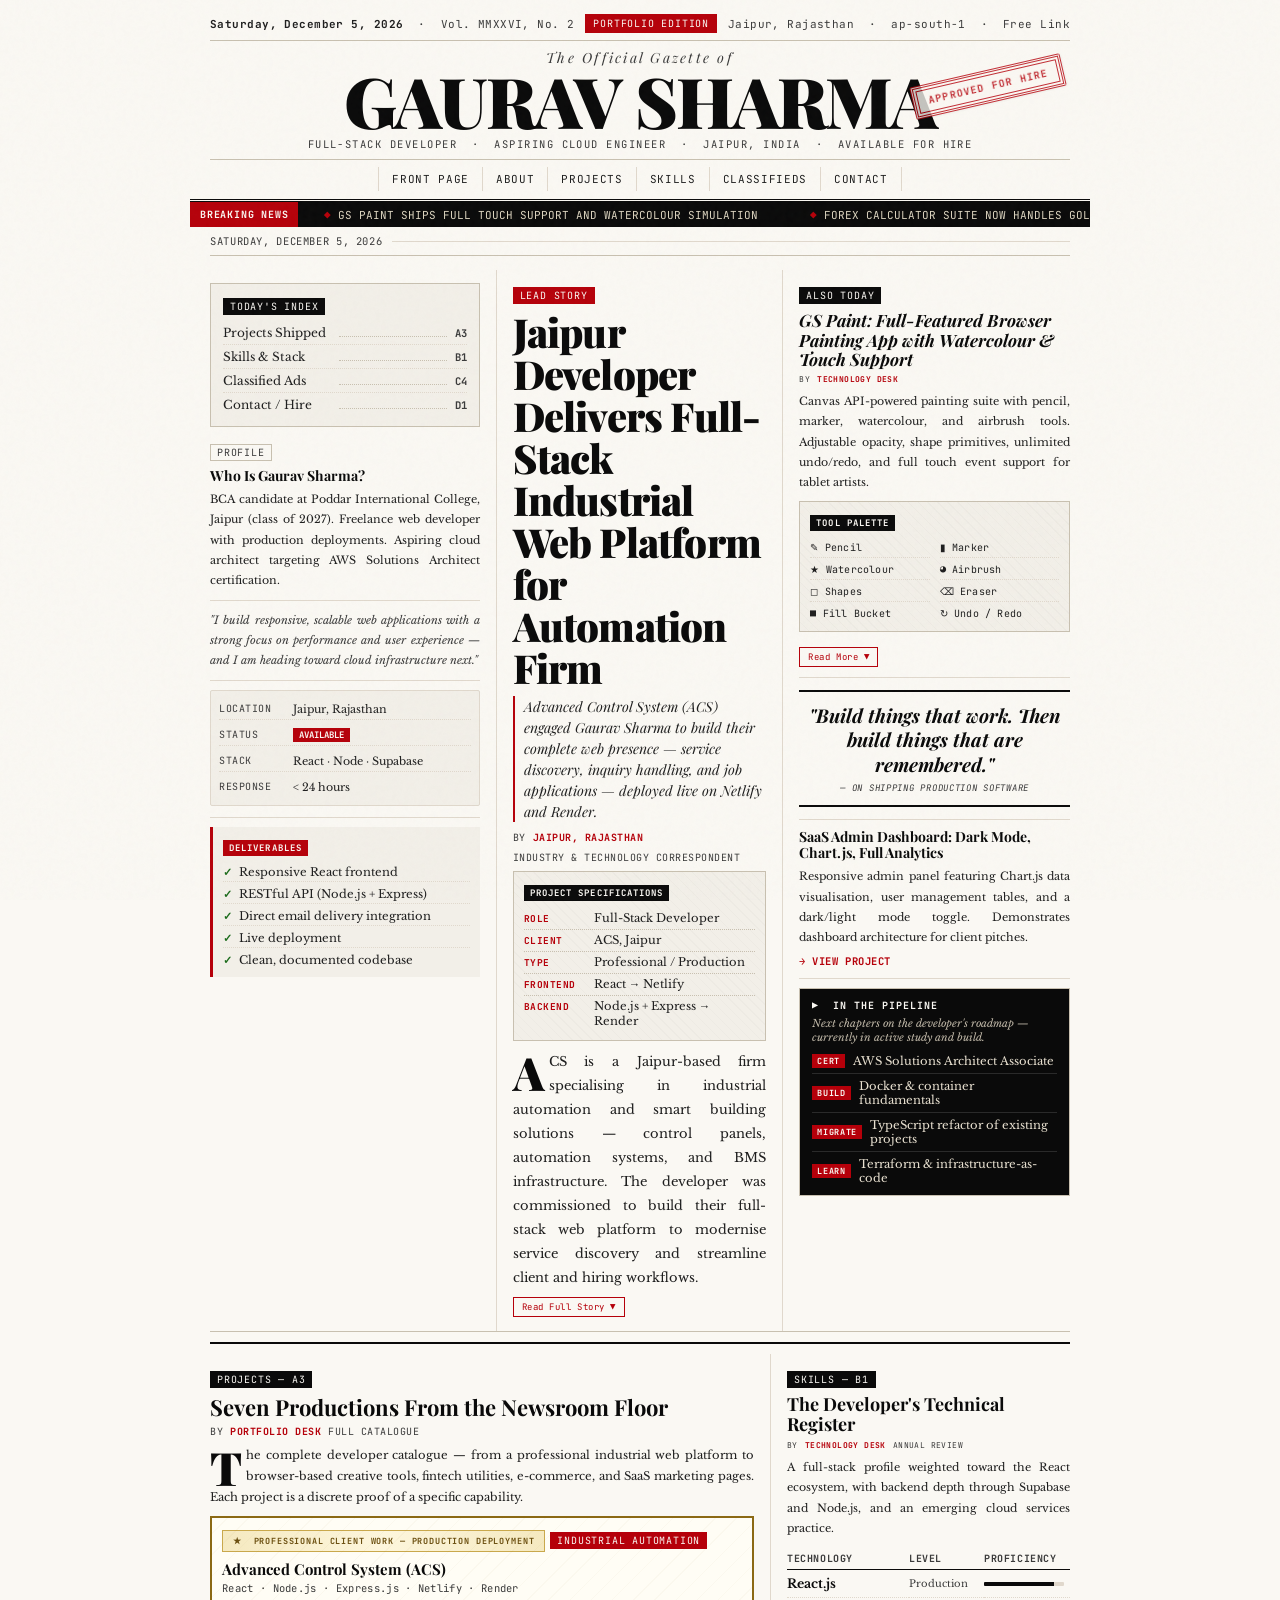
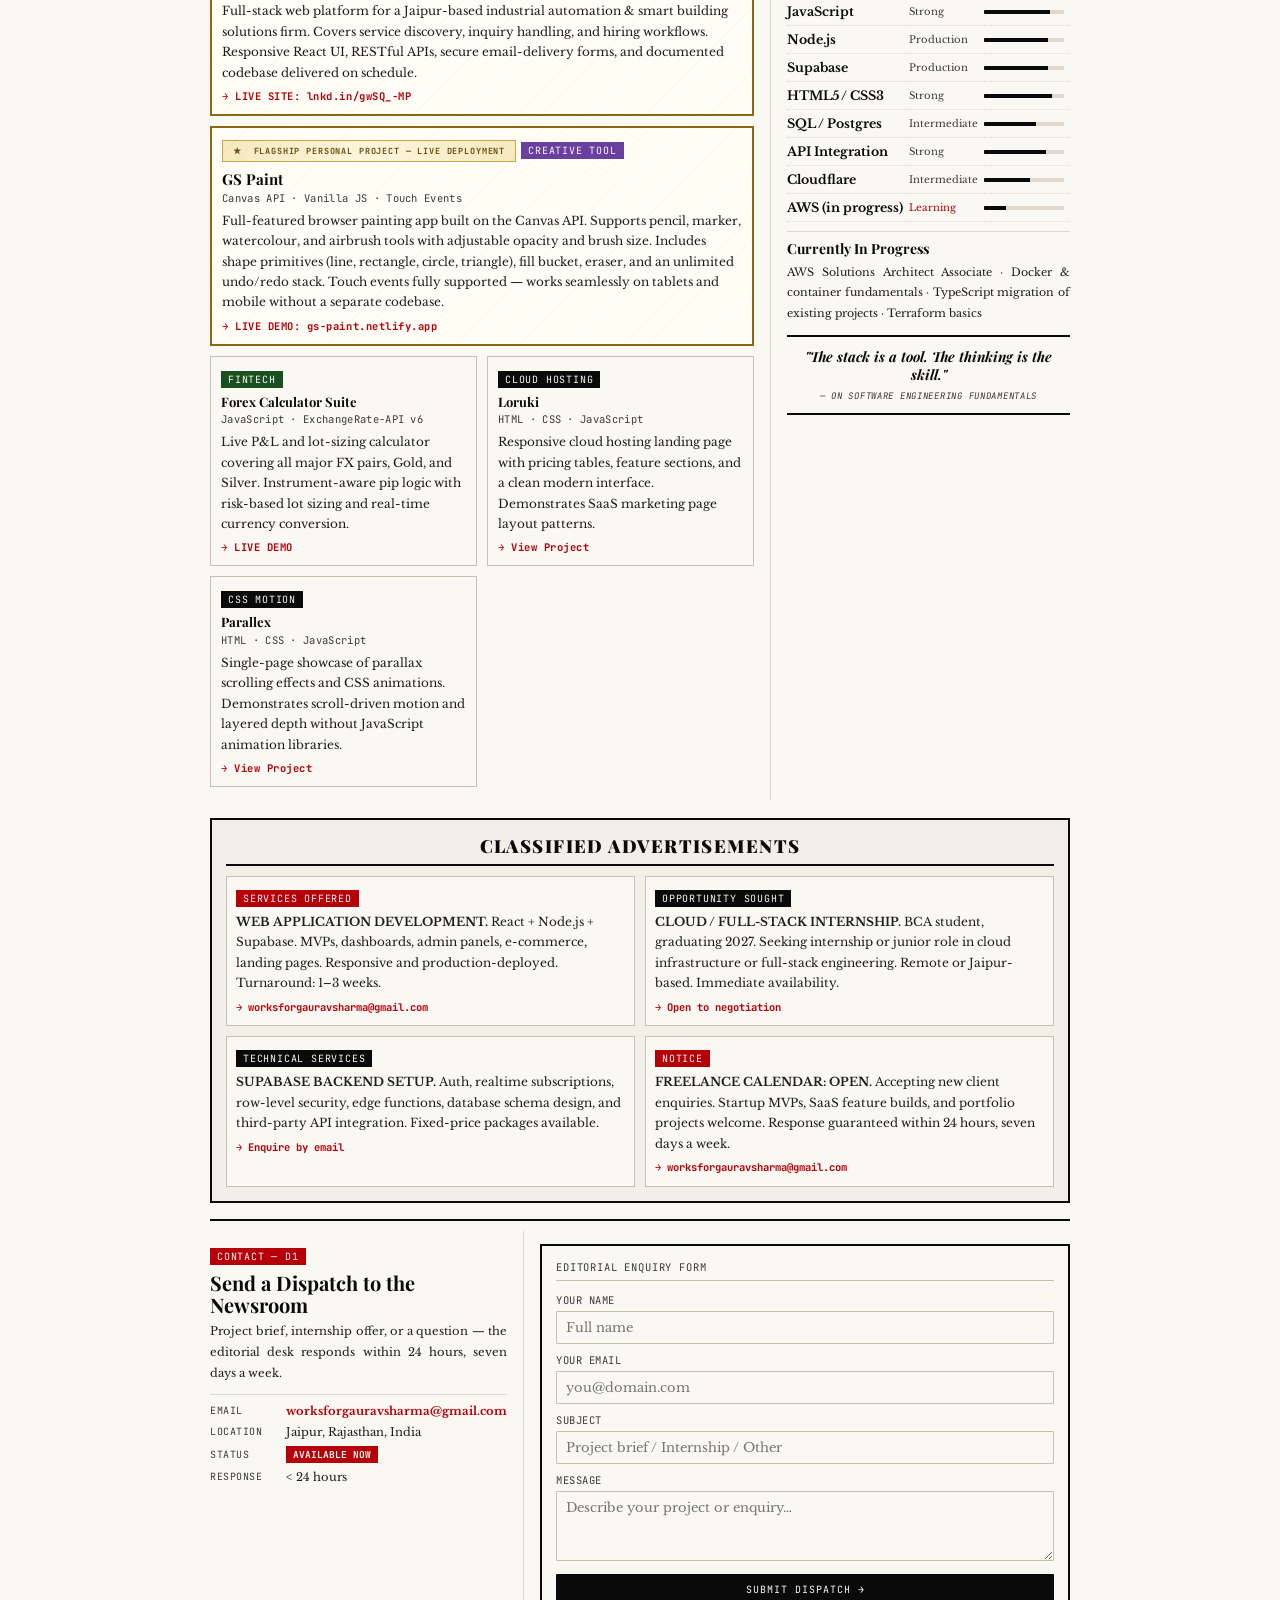
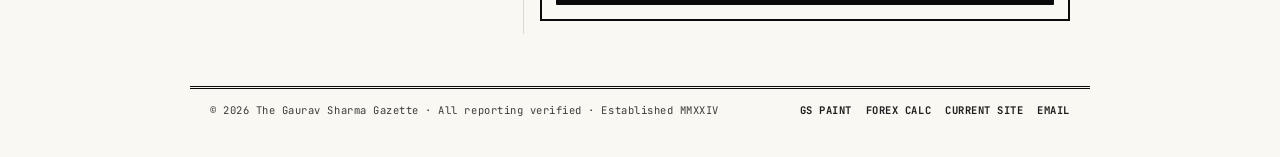
==== backup/index.html @ 097b8675 "Update portfolio with new Serverless Admin Dashboard project" ====
<!DOCTYPE html>
<html lang="en">

<head>
  <meta charset="UTF-8">
  <meta name="viewport" content="width=device-width, initial-scale=1.0">
  <title>The Gaurav Sharma Gazette — Full-Stack Developer & Aspiring Cloud Engineer Portfolio</title>
  <meta name="description"
    content="Official developer portfolio of Gaurav Sharma. Discover full-stack applications like GS Paint and Forex Calculator. Netlify deployed.">
  <link rel="preconnect" href="https://fonts.googleapis.com">
  <link rel="preconnect" href="https://fonts.gstatic.com" crossorigin>
  <link
    href="https://fonts.googleapis.com/css2?family=Playfair+Display:ital,wght@0,400;0,600;0,700;0,900;1,400;1,700&family=Libre+Baskerville:ital,wght@0,400;0,700;1,400&family=JetBrains+Mono:wght@300;400;500;700&display=swap"
    rel="stylesheet">
  <link rel="stylesheet" href="style.css">
  <script src="script.js" defer></script>
</head>

<body>

  <!-- Retro noise texture overlay -->
  <div class="grain-overlay"></div>

  <!-- Newspaper Main Container -->
  <div class="paper-container" id="newspaper">

    <!-- Ink Stamp Badge -->
    <div class="ink-stamp" id="hireStamp">
      <div class="stamp-inner">APPROVED FOR HIRE</div>
    </div>

    <!-- ═══ MASTHEAD ═══ -->
    <header class="masthead">
      <div class="mast-top">
        <span class="mast-meta"><strong id="liveDate"></strong> &nbsp;·&nbsp; Vol. MMXXVI, No. 2</span>
        <span class="ed-badge">Portfolio Edition</span>
        <span class="mast-meta">Jaipur, Rajasthan &nbsp;·&nbsp; ap-south-1 &nbsp;·&nbsp; Free Link</span>
      </div>
      <div class="mast-center">
        <div class="mast-name"><span>The Official Gazette of</span>Gaurav Sharma</div>
        <div class="mast-sub">Full-Stack Developer &nbsp;·&nbsp; Aspiring Cloud Engineer &nbsp;·&nbsp; Jaipur, India
          &nbsp;·&nbsp; Available for Hire</div>
      </div>
      <nav class="mast-nav">
        <a onclick="go('about')">Front Page</a>
        <a onclick="go('about')">About</a>
        <a onclick="go('projects')">Projects</a>
        <a onclick="go('skills')">Skills</a>
        <a onclick="go('classifieds')">Classifieds</a>
        <a onclick="go('contact')">Contact</a>
      </nav>
    </header>

    <!-- ═══ TICKER ═══ -->
    <div class="ticker">
      <div class="ticker-tag">BREAKING NEWS</div>
      <div class="ticker-scroll">
        <div class="ticker-inner">
          <s>GS PAINT SHIPS FULL TOUCH SUPPORT AND WATERCOLOUR SIMULATION</s>
          <s>FOREX CALCULATOR SUITE NOW HANDLES GOLD, SILVER AND ALL MAJOR FX PAIRS</s>
          <s>SAAS DASHBOARD DEMO FEATURING CHART.JS DATA VISUALISATION LIVE NOW</s>
          <s>HANDCRAFTED CANDLES E-COMMERCE: CART, PRODUCT SHOWCASE, CONTACT — COMPLETE</s>
          <s>GAURAV SHARMA OPEN FOR FREELANCE CONTRACTS — IMMEDIATE AVAILABILITY</s>
          <s>CLOUD ENGINEERING TRAJECTORY: AWS SOLUTIONS ARCHITECT IN PROGRESS</s>
          <s>GS PAINT SHIPS FULL TOUCH SUPPORT AND WATERCOLOUR SIMULATION</s>
          <s>FOREX CALCULATOR SUITE NOW HANDLES GOLD, SILVER AND ALL MAJOR FX PAIRS</s>
          <s>SAAS DASHBOARD DEMO FEATURING CHART.JS DATA VISUALISATION LIVE NOW</s>
          <s>HANDCRAFTED CANDLES E-COMMERCE: CART, PRODUCT SHOWCASE, CONTACT — COMPLETE</s>
          <s>GAURAV SHARMA OPEN FOR FREELANCE CONTRACTS — IMMEDIATE AVAILABILITY</s>
          <s>CLOUD ENGINEERING TRAJECTORY: AWS SOLUTIONS ARCHITECT IN PROGRESS</s>
        </div>
      </div>
    </div>

    <!-- ═══ MAIN NEWSPAPER CONTENT ═══ -->
    <main class="content">
      <div class="date-rule">
        <span class="date-text" id="liveDateShort"></span>
      </div>

      <!-- ═══ SECTION A: ABOVE THE FOLD ═══ -->
      <section class="grid3 reveal-section" id="about">

        <!-- COL 1: INDEX + PROFILE -->
        <article class="col reveal-col">
          <div class="idx-box">
            <span class="label" style="margin-bottom:6px">Today's Index</span>
            <div class="idx-item" onclick="go('projects')">
              <span class="idx-t">Projects Shipped</span><span class="idx-d"></span><span class="idx-p">A3</span>
            </div>
            <div class="idx-item" onclick="go('skills')">
              <span class="idx-t">Skills & Stack</span><span class="idx-d"></span><span class="idx-p">B1</span>
            </div>
            <div class="idx-item" onclick="go('classifieds')">
              <span class="idx-t">Classified Ads</span><span class="idx-d"></span><span class="idx-p">C4</span>
            </div>
            <div class="idx-item" onclick="go('contact')">
              <span class="idx-t">Contact / Hire</span><span class="idx-d"></span><span class="idx-p">D1</span>
            </div>
          </div>

          <div style="margin-top:13px">
            <span class="label outline">Profile</span>
            <div class="hl4">Who Is Gaurav Sharma?</div>
            <p class="body" style="font-size:11px">BCA candidate at Poddar International College, Jaipur (class of
              2027). Freelance web developer with production deployments. Aspiring cloud architect targeting AWS
              Solutions Architect certification.</p>
            <hr class="rule-l">
            <p class="body" style="font-size:11px;font-style:italic;color:var(--ink3)">"I build responsive, scalable web
              applications with a strong focus on performance and user experience — and I am heading toward cloud
              infrastructure next."</p>
            <hr class="rule-l">
            <div class="profile-details" style="display:flex;flex-direction:column;gap:5px">
              <div class="detail-row">
                <span class="detail-label">Location</span>
                <span class="detail-value">Jaipur, Rajasthan</span>
              </div>
              <div class="detail-row">
                <span class="detail-label">Status</span>
                <span class="detail-badge">AVAILABLE</span>
              </div>
              <div class="detail-row">
                <span class="detail-label">Stack</span>
                <span class="detail-value">React · Node · Supabase</span>
              </div>
              <div class="detail-row">
                <span class="detail-label">Response</span>
                <span class="detail-value">&lt; 24 hours</span>
              </div>
            </div>
          </div>

          <!-- Deliverables Checklist (Professional Work) -->
          <hr class="rule-l" style="margin-top:11px;">
          <div class="checklist-box">
            <div class="checklist-title">Deliverables</div>
            <ul class="checklist">
              <li class="checklist-item done">Responsive React frontend</li>
              <li class="checklist-item done">RESTful API (Node.js + Express)</l>
              <li class="checklist-item done">Direct email delivery integration</li>
              <li class="checklist-item done">Live deployment</li>
              <li class="checklist-item done">Clean, documented codebase</li>
            </ul>
          </div>
        </article>

        <!-- COL 2: LEAD STORY — ADVANCED CONTROL SYSTEM (ACS) -->
        <article class="col reveal-col">
          <span class="label red animate-pulse">Lead Story</span>
          <h1 class="hl1">Jaipur Developer Delivers Full-Stack Industrial Web Platform for Automation Firm</h1>
          <div class="deck">Advanced Control System (ACS) engaged Gaurav Sharma to build their complete web presence —
            service discovery, inquiry handling, and job applications — deployed live on Netlify and Render.</div>
          <div class="byline"><span class="byloc">JAIPUR, RAJASTHAN</span> Industry &amp; Technology Correspondent</div>

          <!-- ACS Project Specs Infographic -->
          <div class="news-infographic" style="margin-bottom:9px;">
            <div class="infographic-title">Project Specifications</div>
            <div class="infographic-grid">
              <div class="infographic-row">
                <span class="infographic-key">Role</span>
                <span class="infographic-val">Full-Stack Developer</span>
              </div>
              <div class="infographic-row">
                <span class="infographic-key">Client</span>
                <span class="infographic-val">ACS, Jaipur</span>
              </div>
              <div class="infographic-row">
                <span class="infographic-key">Type</span>
                <span class="infographic-val">Professional / Production</span>
              </div>
              <div class="infographic-row">
                <span class="infographic-key">Frontend</span>
                <span class="infographic-val">React &rarr; Netlify</span>
              </div>
              <div class="infographic-row">
                <span class="infographic-key">Backend</span>
                <span class="infographic-val">Node.js + Express &rarr; Render</span>
              </div>
            </div>
          </div>

          <p class="body drop">ACS is a Jaipur-based firm specialising in industrial automation and smart building
            solutions — control panels, automation systems, and BMS infrastructure. The developer was commissioned to
            build their full-stack web platform to modernise service discovery and streamline client and hiring
            workflows.</p>
          <button class="expand-btn" data-target="acs-full">Read Full Story ▼</button>

          <div class="article-full" id="acs-full">
            <h4 class="hl4"
              style="margin-top:4px;margin-bottom:6px;font-size:11px;font-weight:bold;text-transform:uppercase;letter-spacing:0.04em;">
              Technical Highlights &amp; Live Deployment</h4>
            <p class="body">Responsive React UI, RESTful APIs via Node.js &amp; Express.js, secure contact form and
              job-application handling with direct email delivery. Frontend deployed on Netlify; backend on Render for
              reliable, scalable performance. Clean, maintainable, and fully documented codebase delivered on schedule.
            </p>
            <p class="body"
              style="margin-top:7px;font-family:var(--mono);font-size:9px;color:var(--ink3);letter-spacing:.04em">STACK:
              React · Node.js · Express.js · Netlify · Render</p>
            <a class="proj-link hover-underline" href="https://lnkd.in/gwSQ_-MP" target="_blank">&rarr; LIVE SITE:
              lnkd.in/gwSQ_-MP</a>
          </div>
        </article>

        <!-- COL 3: SECONDARY STORIES -->
        <article class="col reveal-col">
          <span class="label">Also Today</span>

          <!-- GS Paint -->
          <div class="story-preview-box">
            <div class="hl3">GS Paint: Full-Featured Browser Painting App with Watercolour &amp; Touch Support</div>
            <div class="byline" style="font-size:8px"><span class="byloc">TECHNOLOGY DESK</span></div>
            <p class="body" style="font-size:11px">Canvas API-powered painting suite with pencil, marker, watercolour,
              and airbrush tools. Adjustable opacity, shape primitives, unlimited undo/redo, and full touch event
              support for tablet artists.</p>
            <!-- GS Paint Tool Palette Infographic -->
            <div class="news-infographic" style="margin:8px 0;">
              <div class="infographic-title">Tool Palette</div>
              <div class="tool-palette-grid">
                <div class="tool-item">&#9998; Pencil</div>
                <div class="tool-item">&#9646; Marker</div>
                <div class="tool-item">&#9733; Watercolour</div>
                <div class="tool-item">&#9685; Airbrush</div>
                <div class="tool-item">&#9723; Shapes</div>
                <div class="tool-item">&#9003; Eraser</div>
                <div class="tool-item">&#9632; Fill Bucket</div>
                <div class="tool-item">&#8635; Undo / Redo</div>
              </div>
            </div>
            <button class="expand-btn" data-target="gspaint">Read More &#9660;</button>

            <div class="article-full" id="gspaint">
              <h4 class="hl4"
                style="margin-top:4px;margin-bottom:6px;font-size:11px;font-weight:bold;text-transform:uppercase;letter-spacing:0.04em;">
                Detailed Specifications &amp; Live Link</h4>
              <p class="body" style="font-size:11px">An eraser tool and fill bucket complete the editing suite. An
                unlimited undo/redo stack handles complex multi-step artwork without data loss. Touch events are fully
                supported across mobile and tablet devices without a separate codebase.</p>
              <p class="body" style="font-size:10.5px;margin-top:6px;font-family:var(--mono);color:var(--ink3)">STACK:
                Canvas API · Vanilla JS · Touch Events</p>
              <a class="proj-link hover-underline" href="https://gs-paint.netlify.app/" target="_blank">→ LIVE DEMO:
                gs-paint.netlify.app</a>
            </div>
          </div>

          <hr class="rule-l">

          <!-- Pullquote -->
          <blockquote class="pq">
            <p>"Build things that work. Then build things that are remembered."</p>
            <cite>— on shipping production software</cite>
          </blockquote>

          <hr class="rule-l">

          <!-- SaaS Dashboard brief -->
          <div class="story-preview-box">
            <div class="hl4">SaaS Admin Dashboard: Dark Mode, Chart.js, Full Analytics</div>
            <p class="body" style="font-size:11px">Responsive admin panel featuring Chart.js data visualisation, user
              management tables, and a dark/light mode toggle. Demonstrates dashboard architecture for client pitches.
            </p>
            <a class="proj-link hover-underline" href="https://gauravsharmaa.netlify.app/projects/saas-dashboard/"
              target="_blank">→ VIEW PROJECT</a>
          </div>

          <hr class="rule-l">

          <!-- What's Next / In the Pipeline -->
          <div class="pipeline-box">
            <div class="pipeline-title">&#9654;&nbsp; In the Pipeline</div>
            <p class="pipeline-intro">Next chapters on the developer's roadmap — currently in active study and build.
            </p>
            <ul class="pipeline-list">
              <li><span class="pipeline-tag">CERT</span> AWS Solutions Architect Associate</li>
              <li><span class="pipeline-tag">BUILD</span> Docker &amp; container fundamentals</li>
              <li><span class="pipeline-tag">MIGRATE</span> TypeScript refactor of existing projects</li>
              <li><span class="pipeline-tag">LEARN</span> Terraform &amp; infrastructure-as-code</li>
            </ul>
          </div>
        </article>
      </section>


      <!-- ═══ SECTION B: REMAINING PROJECTS ═══ -->
      <hr class="rule-t" id="projects">


      <section class="grid2 reveal-section">
        <article class="col reveal-col">
          <span class="label">Projects — A3</span>
          <h2 class="hl2">Seven Productions From the Newsroom Floor</h2>
          <div class="byline"><span class="byloc">PORTFOLIO DESK</span> Full Catalogue</div>
          <p class="body drop" style="font-size:11.5px">The complete developer catalogue — from a professional industrial web platform to browser-based creative tools, fintech utilities, e-commerce, and SaaS marketing pages. Each project is a discrete proof of a specific capability.</p>

          <div class="proj-grid">

            <!-- ACS: Professional Client Project — Full Width -->
            <div class="proj-card proj-card-pro" style="grid-column: 1 / -1">
              <div class="proj-pro-banner">★ &nbsp;Professional Client Work — Production Deployment</div>
              <span class="proj-card-tag" style="background:var(--accent)">Industrial Automation</span>
              <div class="proj-title" style="font-size:15px">Advanced Control System (ACS)</div>
              <div class="proj-tech">React · Node.js · Express.js · Netlify · Render</div>
              <div class="proj-body">Full-stack web platform for a Jaipur-based industrial automation &amp; smart building solutions firm. Covers service discovery, inquiry handling, and hiring workflows. Responsive React UI, RESTful APIs, secure email-delivery forms, and documented codebase delivered on schedule.</div>
              <a class="proj-link hover-underline" href="https://lnkd.in/gwSQ_-MP" target="_blank">→ LIVE SITE: lnkd.in/gwSQ_-MP</a>
            </div>


            <!-- GS Paint: Highlighted Personal Flagship Project -->
            <div class="proj-card proj-card-pro" style="grid-column: 1 / -1">
              <div class="proj-pro-banner">&#9733; &nbsp;Flagship Personal Project — Live Deployment</div>
              <span class="proj-card-tag" style="background:#6b3fa0">Creative Tool</span>
              <div class="proj-title" style="font-size:15px">GS Paint</div>
              <div class="proj-tech">Canvas API &middot; Vanilla JS &middot; Touch Events</div>
              <div class="proj-body">Full-featured browser painting app built on the Canvas API. Supports pencil, marker, watercolour, and airbrush tools with adjustable opacity and brush size. Includes shape primitives (line, rectangle, circle, triangle), fill bucket, eraser, and an unlimited undo/redo stack. Touch events fully supported — works seamlessly on tablets and mobile without a separate codebase.</div>
              <a class="proj-link hover-underline" href="https://gs-paint.netlify.app/" target="_blank">&rarr; LIVE DEMO: gs-paint.netlify.app</a>
            </div>


            <!-- Forex Calculator -->
            <div class="proj-card">
              <span class="proj-card-tag" style="background:#1a5020">FinTech</span>
              <div class="proj-title">Forex Calculator Suite</div>
              <div class="proj-tech">JavaScript · ExchangeRate-API v6</div>
              <div class="proj-body">Live P&amp;L and lot-sizing calculator covering all major FX pairs, Gold, and Silver. Instrument-aware pip logic with risk-based lot sizing and real-time currency conversion.</div>
              <a class="proj-link hover-underline" href="https://gs-forex-calculator.netlify.app/" target="_blank">→ LIVE DEMO</a>
            </div>

            <div class="proj-card">
              <span class="proj-card-tag">Cloud Hosting</span>
              <div class="proj-title">Loruki</div>
              <div class="proj-tech">HTML · CSS · JavaScript</div>
              <div class="proj-body">Responsive cloud hosting landing page with pricing tables, feature sections, and a
                clean modern interface. Demonstrates SaaS marketing page layout patterns.</div>
              <a class="proj-link hover-underline" href="https://gauravsharmaa.netlify.app/" target="_blank">→ View
                Project</a>
            </div>

            <div class="proj-card">
              <span class="proj-card-tag">CSS Motion</span>
              <div class="proj-title">Parallex</div>
              <div class="proj-tech">HTML · CSS · JavaScript</div>
              <div class="proj-body">Single-page showcase of parallax scrolling effects and CSS animations. Demonstrates
                scroll-driven motion and layered depth without JavaScript animation libraries.</div>
              <a class="proj-link hover-underline" href="https://gauravsharmaa.netlify.app/" target="_blank">→ View
                Project</a>
            </div>

          </div>
        </article>

        <!-- SKILLS COL -->
        <article class="col reveal-col" id="skills">
          <span class="label">Skills — B1</span>
          <h2 class="hl2" style="font-size:18px">The Developer's Technical Register</h2>
          <div class="byline" style="font-size:8px"><span class="byloc">TECHNOLOGY DESK</span> Annual Review</div>
          <p class="body" style="font-size:11px;margin-bottom:10px">A full-stack profile weighted toward the React
            ecosystem, with backend depth through Supabase and Node.js, and an emerging cloud services practice.</p>

          <table class="sk-table">
            <thead>
              <tr>
                <th>Technology</th>
                <th>Level</th>
                <th>Proficiency</th>
              </tr>
            </thead>
            <tbody>
              <tr>
                <td>React.js</td>
                <td style="font-size:10px;color:var(--ink3)">Production</td>
                <td>
                  <div class="bar">
                    <div class="bar-f" style="width:88%"></div>
                  </div>
                </td>
              </tr>
              <tr>
                <td>JavaScript</td>
                <td style="font-size:10px;color:var(--ink3)">Strong</td>
                <td>
                  <div class="bar">
                    <div class="bar-f" style="width:82%"></div>
                  </div>
                </td>
              </tr>
              <tr>
                <td>Node.js</td>
                <td style="font-size:10px;color:var(--ink3)">Production</td>
                <td>
                  <div class="bar">
                    <div class="bar-f" style="width:80%"></div>
                  </div>
                </td>
              </tr>
              <tr>
                <td>Supabase</td>
                <td style="font-size:10px;color:var(--ink3)">Production</td>
                <td>
                  <div class="bar">
                    <div class="bar-f" style="width:80%"></div>
                  </div>
                </td>
              </tr>
              <tr>
                <td>HTML5 / CSS3</td>
                <td style="font-size:10px;color:var(--ink3)">Strong</td>
                <td>
                  <div class="bar">
                    <div class="bar-f" style="width:85%"></div>
                  </div>
                </td>
              </tr>
              <tr>
                <td>SQL / Postgres</td>
                <td style="font-size:10px;color:var(--ink3)">Intermediate</td>
                <td>
                  <div class="bar">
                    <div class="bar-f" style="width:65%"></div>
                  </div>
                </td>
              </tr>
              <tr>
                <td>API Integration</td>
                <td style="font-size:10px;color:var(--ink3)">Strong</td>
                <td>
                  <div class="bar">
                    <div class="bar-f" style="width:78%"></div>
                  </div>
                </td>
              </tr>
              <tr>
                <td>Cloudflare</td>
                <td style="font-size:10px;color:var(--ink3)">Intermediate</td>
                <td>
                  <div class="bar">
                    <div class="bar-f" style="width:58%"></div>
                  </div>
                </td>
              </tr>
              <tr>
                <td>AWS (in progress)</td>
                <td style="font-size:10px;color:var(--accent)">Learning</td>
                <td>
                  <div class="bar">
                    <div class="bar-f" style="width:28%"></div>
                  </div>
                </td>
              </tr>
            </tbody>
          </table>

          <hr class="rule-l">

          <div class="hl4">Currently In Progress</div>
          <p class="body" style="font-size:11px;margin-top:3px">AWS Solutions Architect Associate · Docker & container
            fundamentals · TypeScript migration of existing projects · Terraform basics</p>

          <blockquote class="pq" style="margin-top:12px">
            <p style="font-size:14px">"The stack is a tool. The thinking is the skill."</p>
            <cite>— on software engineering fundamentals</cite>
          </blockquote>
        </article>
      </section>

      <!-- ═══ CLASSIFIEDS ═══ -->
      <section class="reveal-section" id="classifieds">
        <div class="classifieds">
          <h3 class="class-title">Classified Advertisements</h3>
          <div class="class-grid">
            <div class="class-item">
              <span class="class-tag red">Services Offered</span>
              <div class="class-body">
                <strong>WEB APPLICATION DEVELOPMENT.</strong> React + Node.js + Supabase. MVPs, dashboards, admin
                panels, e-commerce, landing pages. Responsive and production-deployed. Turnaround: 1–3 weeks.
                <span class="class-ref">→ worksforgauravsharma@gmail.com</span>
              </div>
            </div>
            <div class="class-item">
              <span class="class-tag">Opportunity Sought</span>
              <div class="class-body">
                <strong>CLOUD / FULL-STACK INTERNSHIP.</strong> BCA student, graduating 2027. Seeking internship or
                junior role in cloud infrastructure or full-stack engineering. Remote or Jaipur-based. Immediate
                availability.
                <span class="class-ref">→ Open to negotiation</span>
              </div>
            </div>
            <div class="class-item">
              <span class="class-tag">Technical Services</span>
              <div class="class-body">
                <strong>SUPABASE BACKEND SETUP.</strong> Auth, realtime subscriptions, row-level security, edge
                functions, database schema design, and third-party API integration. Fixed-price packages available.
                <span class="class-ref">→ Enquire by email</span>
              </div>
            </div>
            <div class="class-item">
              <span class="class-tag red">Notice</span>
              <div class="class-body">
                <strong>FREELANCE CALENDAR: OPEN.</strong> Accepting new client enquiries. Startup MVPs, SaaS feature
                builds, and portfolio projects welcome. Response guaranteed within 24 hours, seven days a week.
                <span class="class-ref">→ worksforgauravsharma@gmail.com</span>
              </div>
            </div>
          </div>
        </div>
      </section>

      <!-- ═══ CONTACT (Netlify Integrated HTML Form Setup) ═══ -->
      <hr class="rule-t" id="contact" style="margin-top:16px">
      <section class="grid2r reveal-section">

        <!-- Left column: contact meta info -->
        <article class="col reveal-col">
          <span class="label red">Contact — D1</span>
          <h2 class="hl2" style="font-size:20px">Send a Dispatch to the Newsroom</h2>
          <p class="body" style="font-size:11.5px;margin-top:5px">Project brief, internship offer, or a question — the
            editorial desk responds within 24 hours, seven days a week.</p>

          <hr class="rule-l">

          <div class="contact-meta-list" style="display:flex;flex-direction:column;gap:7px;margin-top:6px">
            <div class="contact-meta-row">
              <span class="contact-meta-label">Email</span>
              <a href="mailto:worksforgauravsharma@gmail.com"
                class="contact-meta-link">worksforgauravsharma@gmail.com</a>
            </div>
            <div class="contact-meta-row">
              <span class="contact-meta-label">Location</span>
              <span class="contact-meta-val">Jaipur, Rajasthan, India</span>
            </div>
            <div class="contact-meta-row">
              <span class="contact-meta-label">Status</span>
              <span class="contact-meta-status">AVAILABLE NOW</span>
            </div>
            <div class="contact-meta-row">
              <span class="contact-meta-label">Response</span>
              <span class="contact-meta-val">&lt; 24 hours</span>
            </div>
          </div>
        </article>

        <!-- Right column: Netlify form -->
        <article class="col reveal-col">
          <!-- Setup standard HTML form for Netlify bots to discover. 
               We override default HTML submit with JS AJAX in script.js, but keeping standard fields and action -->
          <form name="contact" method="POST" data-netlify="true" id="contact-form" action="/contact-success">
            <!-- Hidden input required for AJAX submissions to Netlify form endpoint -->
            <input type="hidden" name="form-name" value="contact" />

            <div class="contact-box">
              <div class="contact-form-title">Editorial Enquiry Form</div>

              <div class="form-group">
                <label class="f-label" for="form-name-field">Your Name</label>
                <input type="text" id="form-name-field" name="name" class="f-input" placeholder="Full name" required>
              </div>

              <div class="form-group">
                <label class="f-label" for="form-email-field">Your Email</label>
                <input type="email" id="form-email-field" name="email" class="f-input" placeholder="you@domain.com"
                  required>
              </div>

              <div class="form-group">
                <label class="f-label" for="form-subject-field">Subject</label>
                <input type="text" id="form-subject-field" name="subject" class="f-input"
                  placeholder="Project brief / Internship / Other" required>
              </div>

              <div class="form-group">
                <label class="f-label" for="form-message-field">Message</label>
                <textarea id="form-message-field" name="message" class="f-input f-ta"
                  placeholder="Describe your project or enquiry…" required></textarea>
              </div>

              <button type="submit" class="submit" id="submit-btn">Submit Dispatch →</button>
            </div>
          </form>
        </article>
      </section>
    </main>

    <!-- FOOTER -->
    <footer class="gazette-footer">
      <div class="ft-copy">© 2026 The Gaurav Sharma Gazette · All reporting verified · Established MMXXIV</div>
      <div class="ft-links">
        <a href="https://gs-paint.netlify.app/" target="_blank">GS Paint</a>
        <a href="https://gs-forex-calculator.netlify.app/" target="_blank">Forex Calc</a>
        <a href="https://gauravsharmaa.netlify.app/" target="_blank">Current Site</a>
        <a href="mailto:worksforgauravsharma@gmail.com">Email</a>
      </div>
    </footer>
  </div>

</body>

</html>
---- backup/style.css ----
/* ==========================================================================
   THE GAURAV SHARMA GAZETTE DESIGN SYSTEM & STYLES
   ========================================================================== */

*, *::before, *::after {
  box-sizing: border-box;
  margin: 0;
  padding: 0;
}

:root {
  --ink: #0a0a0a;
  --ink2: #1e1e1e;
  --ink3: #3a3a3a;
  --ink4: #5a5a5a;
  --paper: #faf8f3;
  --paper2: #f2efe8;
  --rule: #c8c0b0;
  --rule2: #e0d8cc;
  --accent: #b5000a;
  --accent2: #e8000f;
  --col-gap: 16px;
  --body: 'Libre Baskerville', Georgia, serif;
  --head: 'Playfair Display', Georgia, serif;
  --mono: 'JetBrains Mono', monospace;
}

/* Base Body Styles */
html {
  background: var(--paper);
  color: var(--ink);
  font-family: var(--body);
  scroll-behavior: smooth;
}

body {
  max-width: 900px;
  margin: 0 auto;
  background: var(--paper);
  position: relative;
  overflow-x: hidden;
}

/* Vintage Paper Grain Overlay */
.grain-overlay {
  position: fixed;
  inset: 0;
  pointer-events: none;
  z-index: 9999;
  background-image: url("data:image/svg+xml,%3Csvg viewBox='0 0 200 200' xmlns='http://www.w3.org/2000/svg'%3E%3Cfilter id='n'%3E%3CfeTurbulence type='fractalNoise' baseFrequency='0.8' numOctaves='4' stitchTiles='stitch'/%3E%3C/filter%3E%3Crect width='100%25' height='100%25' filter='url(%23n)' opacity='0.038'/%3E%3C/svg%3E");
  opacity: 0.65;
}

/* ==========================================================================
   ANIMATIONS & ENTRANCE EFFECTS
   ========================================================================== */

/* Newspaper Load In (Hot off the Press!) */
.paper-container {
  opacity: 0;
  transform: scale(0.95) translateY(40px) rotate(-1deg);
  animation: paperEntrance 1.2s cubic-bezier(0.16, 1, 0.3, 1) forwards;
  position: relative;
  background: var(--paper);
  padding-bottom: 20px;
}

@keyframes paperEntrance {
  to {
    opacity: 1;
    transform: scale(1) translateY(0) rotate(0deg);
  }
}

/* Ink Stamp Badging */
.ink-stamp {
  position: absolute;
  top: 70px;
  right: 25px;
  transform: rotate(-14deg) scale(3.5);
  opacity: 0;
  z-index: 100;
  border: 3px double var(--accent);
  color: var(--accent);
  font-family: var(--mono);
  font-size: 10px;
  font-weight: 700;
  padding: 2px;
  border-radius: 2px;
  text-transform: uppercase;
  letter-spacing: 0.12em;
  background: rgba(250, 248, 243, 0.95);
  pointer-events: none;
}

.stamp-inner {
  border: 1px solid var(--accent);
  padding: 4px 10px;
}

.ink-stamp.stamped {
  animation: stampSlam 0.5s cubic-bezier(0.175, 0.885, 0.32, 1.275) 0.8s forwards;
}

@keyframes stampSlam {
  0% {
    opacity: 0;
    transform: rotate(-35deg) scale(3.5);
  }
  75% {
    opacity: 0.9;
    transform: rotate(-16deg) scale(0.92);
  }
  100% {
    opacity: 0.82;
    transform: rotate(-13deg) scale(1);
    filter: drop-shadow(1px 1px 1px rgba(0,0,0,0.06));
  }
}

/* Scroll-triggered reveal effect */
.reveal-col {
  opacity: 0;
  transform: translateY(20px);
  transition: opacity 0.8s cubic-bezier(0.16, 1, 0.3, 1), transform 0.8s cubic-bezier(0.16, 1, 0.3, 1);
}

.reveal-col.visible {
  opacity: 1;
  transform: translateY(0);
}

/* Delay grid columns for natural flow */
.reveal-section .reveal-col:nth-child(1) { transition-delay: 0.05s; }
.reveal-section .reveal-col:nth-child(2) { transition-delay: 0.18s; }
.reveal-section .reveal-col:nth-child(3) { transition-delay: 0.3s; }

/* Pulse animation for important alerts */
.animate-pulse {
  animation: pulse 1.8s infinite alternate;
}

@keyframes pulse {
  0% { opacity: 0.85; transform: scale(1); }
  100% { opacity: 1; transform: scale(1.03); }
}

/* ==========================================================================
   MASTHEAD & NAV
   ========================================================================== */

.masthead {
  border-bottom: 3px double var(--ink);
  padding: 14px 20px 8px;
}

.mast-top {
  display: flex;
  align-items: center;
  justify-content: space-between;
  flex-wrap: wrap;
  gap: 6px;
  border-bottom: 1px solid var(--rule);
  padding-bottom: 7px;
  margin-bottom: 7px;
}

.mast-meta {
  font-family: var(--mono);
  font-size: 11px;
  color: var(--ink3);
  letter-spacing: .04em;
}

.mast-meta strong {
  color: var(--ink2);
  font-weight: 700;
}

.ed-badge {
  font-family: var(--mono);
  font-size: 10px;
  color: var(--paper);
  background: var(--accent);
  padding: 3px 8px;
  letter-spacing: .08em;
  text-transform: uppercase;
}

.mast-center {
  text-align: center;
  padding: 4px 0 8px;
  border-bottom: 1px solid var(--rule);
}

.mast-name {
  font-family: var(--head);
  font-size: clamp(36px, 8vw, 70px);
  font-weight: 900;
  color: var(--ink);
  letter-spacing: -.03em;
  line-height: .92;
  text-transform: uppercase;
}

.mast-name span {
  display: block;
  font-size: clamp(11px, 1.8vw, 14px);
  font-weight: 400;
  font-style: italic;
  letter-spacing: .16em;
  color: var(--ink3);
  text-transform: none;
  margin-bottom: 3px;
}

.mast-sub {
  font-family: var(--mono);
  font-size: 10.5px;
  color: var(--ink3);
  letter-spacing: .14em;
  text-transform: uppercase;
  margin-top: 5px;
}

.mast-nav {
  display: flex;
  justify-content: center;
  flex-wrap: wrap;
  gap: 0;
  margin-top: 7px;
}

.mast-nav a {
  font-family: var(--mono);
  font-size: 11px;
  color: var(--ink2);
  text-decoration: none;
  padding: 5px 13px;
  border-right: 1px solid var(--rule2);
  letter-spacing: .06em;
  text-transform: uppercase;
  cursor: pointer;
  transition: all .2s cubic-bezier(0.16, 1, 0.3, 1);
}

.mast-nav a:first-child {
  border-left: 1px solid var(--rule2);
}

.mast-nav a:hover {
  background: var(--ink);
  color: var(--paper);
  transform: translateY(-1px);
}

/* ==========================================================================
   TICKER (BREAKING NEWS)
   ========================================================================== */

.ticker {
  background: var(--ink);
  display: flex;
  align-items: center;
  overflow: hidden;
  height: 25px;
}

.ticker-tag {
  font-family: var(--mono);
  font-size: 10px;
  font-weight: 700;
  background: var(--accent);
  color: var(--paper);
  padding: 0 10px;
  height: 100%;
  display: flex;
  align-items: center;
  white-space: nowrap;
  flex-shrink: 0;
  letter-spacing: .08em;
}

.ticker-scroll {
  overflow: hidden;
  flex: 1;
  height: 100%;
}

.ticker-inner {
  display: flex;
  align-items: center;
  height: 100%;
  animation: tick 34s linear infinite;
  white-space: nowrap;
}

.ticker-inner s {
  font-family: var(--mono);
  font-size: 11px;
  color: #ddd5c0;
  padding: 0 26px;
  text-decoration: none;
  display: inline;
}

.ticker-inner s::before {
  content: '◆  ';
  color: var(--accent);
}

@keyframes tick {
  from { transform: translateX(0); }
  to { transform: translateX(-50%); }
}

/* ==========================================================================
   GRID LAYOUTS & COLUMNS
   ========================================================================== */

.content {
  padding: 0 20px 32px;
}

.date-rule {
  display: flex;
  align-items: center;
  gap: 10px;
  padding: 7px 0;
  border-bottom: 1px solid var(--rule);
  margin-bottom: 14px;
}

.date-text {
  font-family: var(--mono);
  font-size: 10.5px;
  color: var(--ink3);
  letter-spacing: .06em;
  text-transform: uppercase;
}

.date-rule::after {
  content: '';
  flex: 1;
  height: 1px;
  background: var(--rule2);
}

.grid3 {
  display: grid;
  grid-template-columns: 1fr 1fr 1fr;
  gap: 0;
  border-bottom: 1px solid var(--rule);
}

.grid2 {
  display: grid;
  grid-template-columns: 2fr 1fr;
  gap: 0;
}

.grid2r {
  display: grid;
  grid-template-columns: 1fr 2fr;
  gap: 0;
}

.col {
  padding: 13px var(--col-gap) 13px 0;
  border-right: 1px solid var(--rule2);
}

.col:last-child {
  border-right: none;
  padding-right: 0;
}

.col:not(:first-child) {
  padding-left: var(--col-gap);
}

/* ==========================================================================
   LABELS & VINTAGE GRAPHICS
   ========================================================================== */

.label {
  font-family: var(--mono);
  font-size: 10px;
  color: var(--paper);
  background: var(--ink);
  padding: 2px 7px;
  letter-spacing: .08em;
  text-transform: uppercase;
  display: inline-block;
  margin-bottom: 7px;
}

.label.red {
  background: var(--accent);
}

.label.outline {
  background: transparent;
  color: var(--ink3);
  border: 1px solid var(--rule);
  padding: 1px 6px;
}

/* Thematic News Graphics */
.news-graphic {
  background: var(--paper2);
  border: 1px solid var(--rule);
  display: flex;
  align-items: center;
  justify-content: center;
  position: relative;
  overflow: hidden;
}

.news-graphic-overlay {
  position: absolute;
  inset: 0;
  background: repeating-linear-gradient(45deg, transparent, transparent 5px, rgba(0,0,0,.025) 5px, rgba(0,0,0,.025) 6px);
}

.news-graphic-text {
  font-family: var(--mono);
  font-size: 9px;
  color: var(--ink3);
  text-transform: uppercase;
  letter-spacing: .06em;
  z-index: 1;
}

/* ==========================================================================
   NEWSPAPER INFOGRAPHIC BLOCKS
   ========================================================================== */

.news-infographic {
  border: 1px solid var(--rule);
  background: var(--paper2);
  padding: 8px 10px;
  position: relative;
}

.news-infographic::before {
  content: '';
  position: absolute;
  inset: 0;
  background: repeating-linear-gradient(
    45deg, transparent, transparent 6px,
    rgba(0,0,0,.018) 6px, rgba(0,0,0,.018) 7px
  );
  pointer-events: none;
}

.infographic-title {
  font-family: var(--mono);
  font-size: 9px;
  font-weight: 700;
  text-transform: uppercase;
  letter-spacing: .12em;
  color: var(--paper);
  background: var(--ink);
  padding: 2px 6px;
  display: inline-block;
  margin-bottom: 7px;
  position: relative;
}

.infographic-grid {
  display: flex;
  flex-direction: column;
  gap: 0;
  position: relative;
}

.infographic-row {
  display: flex;
  align-items: baseline;
  gap: 8px;
  padding: 3px 0;
  border-bottom: 1px dotted var(--rule);
}

.infographic-row:last-child {
  border-bottom: none;
}

.infographic-key {
  font-family: var(--mono);
  font-size: 9.5px;
  font-weight: 700;
  color: var(--accent);
  text-transform: uppercase;
  letter-spacing: .05em;
  width: 62px;
  flex-shrink: 0;
}

.infographic-val {
  font-family: var(--body);
  font-size: 11.5px;
  color: var(--ink2);
  line-height: 1.3;
}

/* Tool Palette Grid (GS Paint) */
.tool-palette-grid {
  display: grid;
  grid-template-columns: 1fr 1fr;
  gap: 2px 10px;
  position: relative;
}

.tool-item {
  font-family: var(--mono);
  font-size: 10px;
  color: var(--ink2);
  padding: 3px 0;
  border-bottom: 1px dotted var(--rule2);
  letter-spacing: .02em;
  display: flex;
  align-items: center;
  gap: 5px;
}

.tool-item:nth-last-child(-n+2) {
  border-bottom: none;
}


/* Deliverables Checklist (ACS Column) */
.checklist-box {
  border-left: 3px solid var(--accent);
  padding: 8px 10px;
  background: var(--paper2);
  margin-top: 4px;
}

.checklist-title {
  font-family: var(--mono);
  font-size: 9px;
  font-weight: 700;
  text-transform: uppercase;
  letter-spacing: .12em;
  color: var(--paper);
  background: var(--accent);
  padding: 2px 6px;
  display: inline-block;
  margin-bottom: 7px;
}

.checklist {
  list-style: none;
  display: flex;
  flex-direction: column;
  gap: 3px;
}

.checklist-item {
  font-family: var(--body);
  font-size: 11.5px;
  color: var(--ink2);
  padding: 2px 0;
  border-bottom: 1px dotted var(--rule2);
  display: flex;
  align-items: center;
  gap: 7px;
}

.checklist-item:last-child {
  border-bottom: none;
}

.checklist-item.done::before {
  content: '✓';
  font-family: var(--mono);
  font-size: 11px;
  font-weight: 700;
  color: #1a6b1a;
  flex-shrink: 0;
}

/* In the Pipeline Box (Col 3) */
.pipeline-box {
  border: 1px solid var(--rule);
  background: var(--ink);
  padding: 10px 12px;
}

.pipeline-title {
  font-family: var(--mono);
  font-size: 10px;
  font-weight: 700;
  text-transform: uppercase;
  letter-spacing: .1em;
  color: var(--paper);
  margin-bottom: 5px;
}

.pipeline-intro {
  font-family: var(--body);
  font-size: 10.5px;
  color: #c0b8a8;
  font-style: italic;
  margin-bottom: 8px;
  line-height: 1.4;
}

.pipeline-list {
  list-style: none;
  display: flex;
  flex-direction: column;
  gap: 5px;
}

.pipeline-list li {
  font-family: var(--body);
  font-size: 11.5px;
  color: #e8e0d0;
  display: flex;
  align-items: center;
  gap: 8px;
  border-bottom: 1px solid #2a2a2a;
  padding-bottom: 5px;
}

.pipeline-list li:last-child {
  border-bottom: none;
  padding-bottom: 0;
}

.pipeline-tag {
  font-family: var(--mono);
  font-size: 8.5px;
  font-weight: 700;
  letter-spacing: .08em;
  background: var(--accent);
  color: var(--paper);
  padding: 1px 5px;
  flex-shrink: 0;
}

/* Coffee Stain Visual Overlays */

.coffee-stain-container {
  position: relative;
  height: 0;
  width: 0;
  pointer-events: none;
  z-index: 10;
}

.coffee-stain {
  position: absolute;
  width: clamp(150px, 20vw, 240px);
  height: auto;
  bottom: 120px;
  left: -90px;
  opacity: 0.55;
  transform: rotate(-10deg);
  transition: transform 1.2s cubic-bezier(0.16, 1, 0.3, 1), opacity 0.4s ease;
  mix-blend-mode: multiply;
}

.coffee-stain:hover {
  transform: rotate(-5deg) scale(1.05);
  opacity: 0.75;
}

/* ==========================================================================
   TYPOGRAPHY
   ========================================================================== */

.hl1 {
  font-family: var(--head);
  font-size: clamp(24px, 5vw, 40px);
  font-weight: 900;
  line-height: 1.05;
  letter-spacing: -.02em;
  margin-bottom: 7px;
}

.hl2 {
  font-family: var(--head);
  font-size: clamp(16px, 3vw, 22px);
  font-weight: 700;
  line-height: 1.1;
  margin-bottom: 5px;
}

.hl3 {
  font-family: var(--head);
  font-size: clamp(13px, 2.5vw, 17px);
  font-weight: 700;
  line-height: 1.15;
  font-style: italic;
  margin-bottom: 4px;
}

.hl4 {
  font-family: var(--head);
  font-size: 14px;
  font-weight: 700;
  line-height: 1.2;
  color: var(--ink);
  margin-bottom: 4px;
}

.byline {
  font-family: var(--mono);
  font-size: 10px;
  color: var(--ink3);
  letter-spacing: .05em;
  text-transform: uppercase;
  margin-bottom: 7px;
  display: flex;
  align-items: center;
  gap: 7px;
  flex-wrap: wrap;
}

.byline::before {
  content: 'By ';
}

.byloc {
  color: var(--accent);
  font-weight: 700;
}

.deck {
  font-family: var(--head);
  font-size: 14px;
  font-style: italic;
  color: var(--ink2);
  line-height: 1.5;
  margin-bottom: 9px;
  border-left: 2px solid var(--accent);
  padding-left: 9px;
}

.body {
  font-family: var(--body);
  font-size: 13px;
  color: var(--ink2);
  line-height: 1.85;
  text-align: justify;
  text-justify: inter-word;
}

.body + .body {
  margin-top: 7px;
}

.drop::first-letter {
  font-family: var(--head);
  font-size: 46px;
  font-weight: 900;
  float: left;
  line-height: .82;
  margin-right: 4px;
  margin-top: 4px;
  color: var(--ink);
}

.rule-d {
  border: none;
  border-top: 3px double var(--ink);
  margin: 12px 0;
}

.rule-t {
  border: none;
  border-top: 2px solid var(--ink);
  margin: 10px 0;
}

.rule-l {
  border: none;
  border-top: 1px solid var(--rule2);
  margin: 9px 0;
}

/* Pullquote Styling */
.pq {
  border-top: 2px solid var(--ink);
  border-bottom: 2px solid var(--ink);
  padding: 11px 8px;
  margin: 12px 0;
  text-align: center;
}

.pq p {
  font-family: var(--head);
  font-size: clamp(14px, 2.5vw, 19px);
  font-weight: 700;
  font-style: italic;
  line-height: 1.3;
  color: var(--ink);
}

.pq cite {
  display: block;
  font-family: var(--mono);
  font-size: 9px;
  color: var(--ink3);
  letter-spacing: .08em;
  text-transform: uppercase;
  margin-top: 5px;
}

/* Profile Metadata Rows */
.profile-details {
  border: 1px solid var(--rule2);
  padding: 8px;
  background: var(--paper2);
  border-radius: 2px;
  margin-top: 8px;
}

.detail-row {
  display: flex;
  gap: 6px;
  align-items: center;
  border-bottom: 1px dotted var(--rule2);
  padding: 3px 0;
}

.detail-row:last-child {
  border-bottom: none;
}

.detail-label {
  font-family: var(--mono);
  font-size: 10px;
  color: var(--ink3);
  text-transform: uppercase;
  letter-spacing: .05em;
  width: 68px;
  flex-shrink: 0;
}

.detail-value {
  font-family: var(--body);
  font-size: 11px;
  color: var(--ink2);
}

.detail-badge {
  font-family: var(--mono);
  font-size: 9px;
  color: var(--paper);
  background: var(--accent);
  padding: 1px 6px;
  font-weight: bold;
}

/* Underline Animation */
.hover-underline {
  position: relative;
  text-decoration: none;
}

.hover-underline::after {
  content: '';
  position: absolute;
  left: 0;
  bottom: -1px;
  width: 100%;
  height: 1px;
  background: var(--accent);
  transform: scaleX(0);
  transform-origin: right;
  transition: transform 0.25s cubic-bezier(0.16, 1, 0.3, 1);
}

.hover-underline:hover::after {
  transform: scaleX(1);
  transform-origin: left;
}

/* ==========================================================================
   INDEX BOX
   ========================================================================== */

.idx-box {
  border: 1px solid var(--rule);
  padding: 10px 12px;
  background: var(--paper2);
}

.idx-item {
  display: flex;
  align-items: baseline;
  gap: 5px;
  padding: 4px 0;
  border-bottom: 1px dotted var(--rule2);
  cursor: pointer;
  transition: all .2s cubic-bezier(0.16, 1, 0.3, 1);
}

.idx-item:last-child {
  border-bottom: none;
}

.idx-item:hover {
  transform: translateX(4px);
}

.idx-item:hover .idx-t {
  color: var(--accent);
}

.idx-t {
  font-family: var(--body);
  font-size: 12px;
  color: var(--ink2);
  flex: 1;
  transition: color 0.15s ease;
}

.idx-d {
  flex: 1;
  border-bottom: 1px dotted var(--rule);
  margin: 0 3px;
  min-width: 8px;
}

.idx-p {
  font-family: var(--mono);
  font-size: 10.5px;
  color: var(--ink3);
  font-weight: 700;
}

/* ==========================================================================
   EXPANDABLE SECTIONS
   ========================================================================== */

.expand-btn {
  font-family: var(--mono);
  font-size: 9px;
  color: var(--accent);
  border: 1px solid var(--accent);
  background: none;
  padding: 3px 8px;
  cursor: pointer;
  letter-spacing: .06em;
  margin-top: 7px;
  transition: all .2s cubic-bezier(0.16, 1, 0.3, 1);
  display: inline-block;
}

.expand-btn:hover {
  background: var(--accent);
  color: var(--paper);
  transform: scale(1.02);
}

.article-full {
  max-height: 0;
  overflow: hidden;
  opacity: 0;
  transition: max-height 0.4s cubic-bezier(0.16, 1, 0.3, 1), opacity 0.35s ease, margin 0.35s ease, padding 0.35s ease;
  border-top: 1px dashed var(--rule2);
  margin-top: 0;
  padding-top: 0;
}

.article-full.open {
  max-height: 800px; /* Safe upper bound for text content */
  opacity: 1;
  margin-top: 8px;
  padding-top: 9px;
}

/* ==========================================================================
   PROJECT GRID (CLASSIFIEDS FLAVOR)
   ========================================================================== */

.proj-grid {
  display: grid;
  grid-template-columns: 1fr 1fr;
  gap: 10px;
  margin-top: 8px;
}

.proj-card {
  border: 1px solid var(--rule);
  padding: 10px;
  background: var(--paper);
  transition: all 0.25s cubic-bezier(0.16, 1, 0.3, 1);
  position: relative;
}

.proj-card:hover {
  border-color: var(--ink);
  box-shadow: 2.5px 2.5px 0 var(--ink);
  transform: translateY(-2px);
}

/* Professional Client Project Card — Special Highlight Treatment */
.proj-card-pro {
  border: 2px solid #8b6914;
  background: #fffdf5;
  position: relative;
  overflow: hidden;
}

.proj-card-pro::before {
  content: '';
  position: absolute;
  inset: 0;
  background: repeating-linear-gradient(
    -45deg,
    transparent,
    transparent 14px,
    rgba(139, 105, 20, 0.03) 14px,
    rgba(139, 105, 20, 0.03) 15px
  );
  pointer-events: none;
}

.proj-card-pro:hover {
  border-color: #6b4f10;
  box-shadow: 3px 3px 0 #8b6914;
  transform: translateY(-2px);
}

.proj-pro-banner {
  font-family: var(--mono);
  font-size: 8.5px;
  font-weight: 700;
  letter-spacing: 0.1em;
  text-transform: uppercase;
  color: #6b4f10;
  background: linear-gradient(90deg, #f5e9c0, #fdf6dc, #f5e9c0);
  border: 1px solid #c9a84c;
  padding: 4px 10px;
  margin-bottom: 8px;
  display: inline-block;
}



.proj-card-tag {
  font-family: var(--mono);
  font-size: 10px;
  color: var(--paper);
  background: var(--ink);
  padding: 2px 7px;
  letter-spacing: .08em;
  text-transform: uppercase;
  margin-bottom: 6px;
  display: inline-block;
}

.proj-card-tag.red {
  background: var(--accent);
}

.proj-card-tag.gray {
  background: var(--ink3);
}

.proj-title {
  font-family: var(--head);
  font-size: 13px;
  font-weight: 700;
  color: var(--ink);
  margin-bottom: 3px;
  line-height: 1.2;
}

.proj-tech {
  font-family: var(--mono);
  font-size: 10.5px;
  color: var(--ink3);
  margin-bottom: 6px;
  letter-spacing: .03em;
}

.proj-body {
  font-family: var(--body);
  font-size: 12px;
  color: var(--ink2);
  line-height: 1.7;
}

.proj-link {
  display: inline-block;
  margin-top: 6px;
  font-family: var(--mono);
  font-size: 10.5px;
  color: var(--accent);
  letter-spacing: .05em;
  text-decoration: none;
  font-weight: 700;
}

/* ==========================================================================
   SKILLS TABLE
   ========================================================================== */

.sk-table {
  width: 100%;
  border-collapse: collapse;
  margin-top: 6px;
}

.sk-table th {
  font-family: var(--mono);
  font-size: 10px;
  color: var(--ink3);
  text-transform: uppercase;
  letter-spacing: .06em;
  border-bottom: 1px solid var(--ink);
  padding: 4px 0;
  text-align: left;
}

.sk-table td {
  font-family: var(--body);
  font-size: 12px;
  color: var(--ink2);
  padding: 6px 6px 6px 0;
  border-bottom: 1px dotted var(--rule2);
  vertical-align: middle;
}

.sk-table td:first-child {
  font-weight: 700;
  color: var(--ink);
  white-space: nowrap;
  font-size: 12.5px;
}

.bar {
  background: var(--rule2);
  height: 4px;
  width: 80px;
  border-radius: 1px;
  overflow: hidden;
}

.bar-f {
  background: var(--ink);
  height: 4px;
  width: 0%; /* Initial width for animation */
  transition: width 1.2s cubic-bezier(0.16, 1, 0.3, 1);
}

/* ==========================================================================
   CLASSIFIEDS SECTION
   ========================================================================== */

.classifieds {
  border: 2px solid var(--ink);
  padding: 14px;
  margin-top: 18px;
  background: var(--paper2);
}

.class-title {
  font-family: var(--head);
  font-size: 18px;
  font-weight: 900;
  text-align: center;
  text-transform: uppercase;
  letter-spacing: .08em;
  border-bottom: 2px double var(--ink);
  padding-bottom: 6px;
  margin-bottom: 10px;
}

.class-grid {
  display: grid;
  grid-template-columns: 1fr 1fr;
  gap: 10px;
}

.class-item {
  border: 1px solid var(--rule);
  padding: 9px;
  background: var(--paper);
  transition: all 0.25s cubic-bezier(0.16, 1, 0.3, 1);
}

.class-item:hover {
  border-color: var(--accent);
  box-shadow: 2.5px 2.5px 0 var(--accent);
  transform: scale(1.015);
}

.class-tag {
  font-family: var(--mono);
  font-size: 10px;
  color: var(--paper);
  background: var(--ink);
  padding: 2px 7px;
  letter-spacing: .08em;
  text-transform: uppercase;
  margin-bottom: 5px;
  display: inline-block;
}

.class-tag.red {
  background: var(--accent);
}

.class-body {
  font-family: var(--body);
  font-size: 12px;
  color: var(--ink2);
  line-height: 1.7;
}

.class-ref {
  font-family: var(--mono);
  font-size: 10.5px;
  color: var(--accent);
  margin-top: 5px;
  display: block;
  font-weight: 700;
}

/* ==========================================================================
   CONTACT BOX & FORM FIELDS
   ========================================================================== */

.contact-box {
  border: 2px double var(--ink);
  padding: 14px;
  background: var(--paper);
}

.contact-form-title {
  font-family: var(--mono);
  font-size: 10.5px;
  color: var(--ink3);
  text-transform: uppercase;
  letter-spacing: .08em;
  border-bottom: 1px solid var(--rule);
  padding-bottom: 6px;
  margin-bottom: 12px;
}

.form-group {
  margin-bottom: 9px;
}

.f-label {
  font-family: var(--mono);
  font-size: 10.5px;
  color: var(--ink3);
  display: block;
  margin-bottom: 4px;
  text-transform: uppercase;
  letter-spacing: .05em;
}

.f-input {
  width: 100%;
  border: 1px solid var(--rule);
  background: var(--paper);
  font-family: var(--body);
  font-size: 13px;
  color: var(--ink);
  padding: 7px 9px;
  outline: none;
  border-radius: 1px;
  transition: all .2s cubic-bezier(0.16, 1, 0.3, 1);
}

.f-input:focus {
  border-color: var(--ink);
  background: var(--paper2);
  box-shadow: inset 1px 1px 2px rgba(0,0,0,0.05);
}

.f-ta {
  min-height: 70px;
  resize: vertical;
}

.submit {
  font-family: var(--mono);
  font-size: 10px;
  background: var(--ink);
  color: var(--paper);
  border: none;
  padding: 9px 20px;
  cursor: pointer;
  letter-spacing: .1em;
  text-transform: uppercase;
  transition: all .2s cubic-bezier(0.16, 1, 0.3, 1);
  width: 100%;
  border-radius: 1px;
}

.submit:hover {
  background: var(--accent);
  transform: translateY(-1px);
  box-shadow: 2px 2px 0px rgba(0,0,0,0.15);
}

.submit:active {
  transform: translateY(0);
}

/* Contact Meta Styles (Left Column) */
.contact-meta-list {
  display: flex;
  flex-direction: column;
  gap: 7px;
  margin-top: 6px;
}

.contact-meta-row {
  display: flex;
  gap: 8px;
  align-items: center;
}

.contact-meta-label {
  font-family: var(--mono);
  font-size: 10px;
  color: var(--ink3);
  text-transform: uppercase;
  letter-spacing: .05em;
  width: 68px;
  flex-shrink: 0;
}

.contact-meta-link {
  font-family: var(--body);
  font-size: 11.5px;
  color: var(--accent);
  text-decoration: none;
  font-weight: 700;
  transition: color 0.15s ease;
}

.contact-meta-link:hover {
  color: var(--ink);
  text-decoration: underline;
}

.contact-meta-val {
  font-family: var(--body);
  font-size: 11.5px;
  color: var(--ink2);
}

.contact-meta-status {
  font-family: var(--mono);
  font-size: 9.5px;
  color: var(--paper);
  background: var(--accent);
  padding: 2px 7px;
  font-weight: bold;
}

/* ==========================================================================
   FOOTER
   ========================================================================== */

.gazette-footer {
  border-top: 3px double var(--ink);
  padding: 14px 20px 20px;
  display: flex;
  flex-wrap: wrap;
  gap: 10px;
  justify-content: space-between;
  align-items: center;
  margin-top: 20px;
}

.ft-copy {
  font-family: var(--mono);
  font-size: 10.5px;
  color: var(--ink3);
  letter-spacing: .05em;
}

.ft-links {
  display: flex;
  gap: 14px;
  flex-wrap: wrap;
}

.ft-links a {
  font-family: var(--mono);
  font-size: 10.5px;
  color: var(--ink2);
  text-decoration: none;
  letter-spacing: .05em;
  text-transform: uppercase;
  font-weight: 700;
  transition: color 0.15s ease;
}

.ft-links a:hover {
  color: var(--accent);
}

/* ==========================================================================
   RESPONSIVE DESIGN — TABLET & MOBILE
   ========================================================================== */

/* ── Tablet: 768px and below ─────────────────────────────────────────────── */
@media (max-width: 768px) {

  body { max-width: 100%; }

  /* Masthead */
  .masthead { padding: 12px 14px 8px; }
  .mast-top { flex-direction: column; align-items: flex-start; gap: 4px; }
  .mast-name { font-size: clamp(38px, 9vw, 60px); }
  .mast-sub  { font-size: 9px; letter-spacing: .1em; }

  /* Nav — wrap into a 3-column button grid */
  .mast-nav { display: grid; grid-template-columns: repeat(3, 1fr); margin-top: 8px; }
  .mast-nav a {
    border-right: 1px solid var(--rule2);
    border-bottom: 1px solid var(--rule2);
    border-left: none;
    text-align: center;
    padding: 7px 4px;
    font-size: 10px;
  }
  .mast-nav a:first-child { border-left: none; }

  /* Hide stamp on mobile — overlaps content */
  .ink-stamp { display: none; }

  /* Main content padding */
  .content { padding: 0 14px 24px; }

  /* ── Grid Columns ── */
  /* Top 3-col: Index | ACS | Also Today — restack in reading order */
  .grid3 {
    grid-template-columns: 1fr;
    border-bottom: none;
  }

  /* 2-col grids → single column */
  .grid2, .grid2r { grid-template-columns: 1fr; }

  /* Column spacing */
  .col {
    padding: 14px 0;
    border-right: none;
    border-bottom: 2px solid var(--rule2);
    padding-left: 0 !important;
  }
  .col:last-child { border-bottom: none; }

  /* Reorder columns on mobile for best reading flow:
     1. ACS Lead Story (col 2 on desktop) → show first
     2. Index + Profile (col 1 on desktop) → show second
     3. Also Today (col 3 on desktop) → show third */
  .grid3 .reveal-col:nth-child(1) { order: 2; }
  .grid3 .reveal-col:nth-child(2) { order: 1; }
  .grid3 .reveal-col:nth-child(3) { order: 3; }

  /* ── Typography ── */
  .hl1 { font-size: clamp(26px, 7vw, 34px); }
  .hl2 { font-size: clamp(18px, 5vw, 24px); }
  .hl3 { font-size: 16px; }
  .deck { font-size: 13px; }
  .body { font-size: 13px; }

  /* ── Project Cards: 2-col on tablet ── */
  .proj-grid { grid-template-columns: 1fr 1fr; gap: 10px; }

  /* Full-width pro cards still span full width */
  .proj-card-pro { grid-column: 1 / -1; }

  /* ── Classifieds: 2-col on tablet ── */
  .class-grid { grid-template-columns: 1fr 1fr; }

  /* ── Infographic rows wrap more gracefully ── */
  .infographic-row { flex-wrap: wrap; gap: 4px; }
  .infographic-key { width: auto; min-width: 60px; }

  /* ── Contact form ── */
  .contact-box { padding: 12px; }

  /* ── Footer ── */
  .gazette-footer { flex-direction: column; align-items: flex-start; gap: 10px; }
}

/* ── Phone: 480px and below ──────────────────────────────────────────────── */
@media (max-width: 480px) {

  /* Masthead */
  .masthead { padding: 10px 12px 6px; }
  .mast-name { font-size: clamp(32px, 10vw, 46px); }
  .mast-name span { font-size: 10px; letter-spacing: .12em; }
  .mast-sub { display: none; } /* Too cramped — hidden on small phones */

  /* Nav — 2 columns */
  .mast-nav { grid-template-columns: repeat(2, 1fr); }

  /* Content */
  .content { padding: 0 12px 20px; }

  /* ── Headline ── */
  .hl1 { font-size: clamp(24px, 8vw, 30px); line-height: 1.08; }
  .hl2 { font-size: 20px; }

  /* ── Project Cards: single column on phones ── */
  .proj-grid { grid-template-columns: 1fr; }

  /* ── Classifieds: single column on phones ── */
  .class-grid { grid-template-columns: 1fr; }

  /* ── Skills bar narrower ── */
  .bar { width: 100%; max-width: 120px; }

  /* ── Checklist font ── */
  .checklist-item { font-size: 12px; }

  /* ── Pipeline box ── */
  .pipeline-list li { font-size: 12px; }

  /* ── Tool palette: single column ── */
  .tool-palette-grid { grid-template-columns: 1fr; }
  .tool-item:nth-last-child(-n+2) { border-bottom: 1px dotted var(--rule2); }
  .tool-item:last-child { border-bottom: none; }

  /* ── Profile detail rows ── */
  .detail-label { width: 72px; }

  /* ── Pullquote ── */
  .pq p { font-size: 15px; }

  /* ── Footer ── */
  .gazette-footer { padding: 12px 12px 16px; }
  .ft-links { gap: 10px; flex-wrap: wrap; }
}

/* ── Small Phone: 360px and below ───────────────────────────────────────── */
@media (max-width: 360px) {
  .mast-name { font-size: 28px; }
  .hl1 { font-size: 22px; }
  .mast-nav { grid-template-columns: repeat(2, 1fr); font-size: 9px; }
  .content { padding: 0 10px 16px; }
  .proj-card { padding: 10px 8px; }
  .class-item { padding: 8px; }
  .contact-box { padding: 10px; }
}
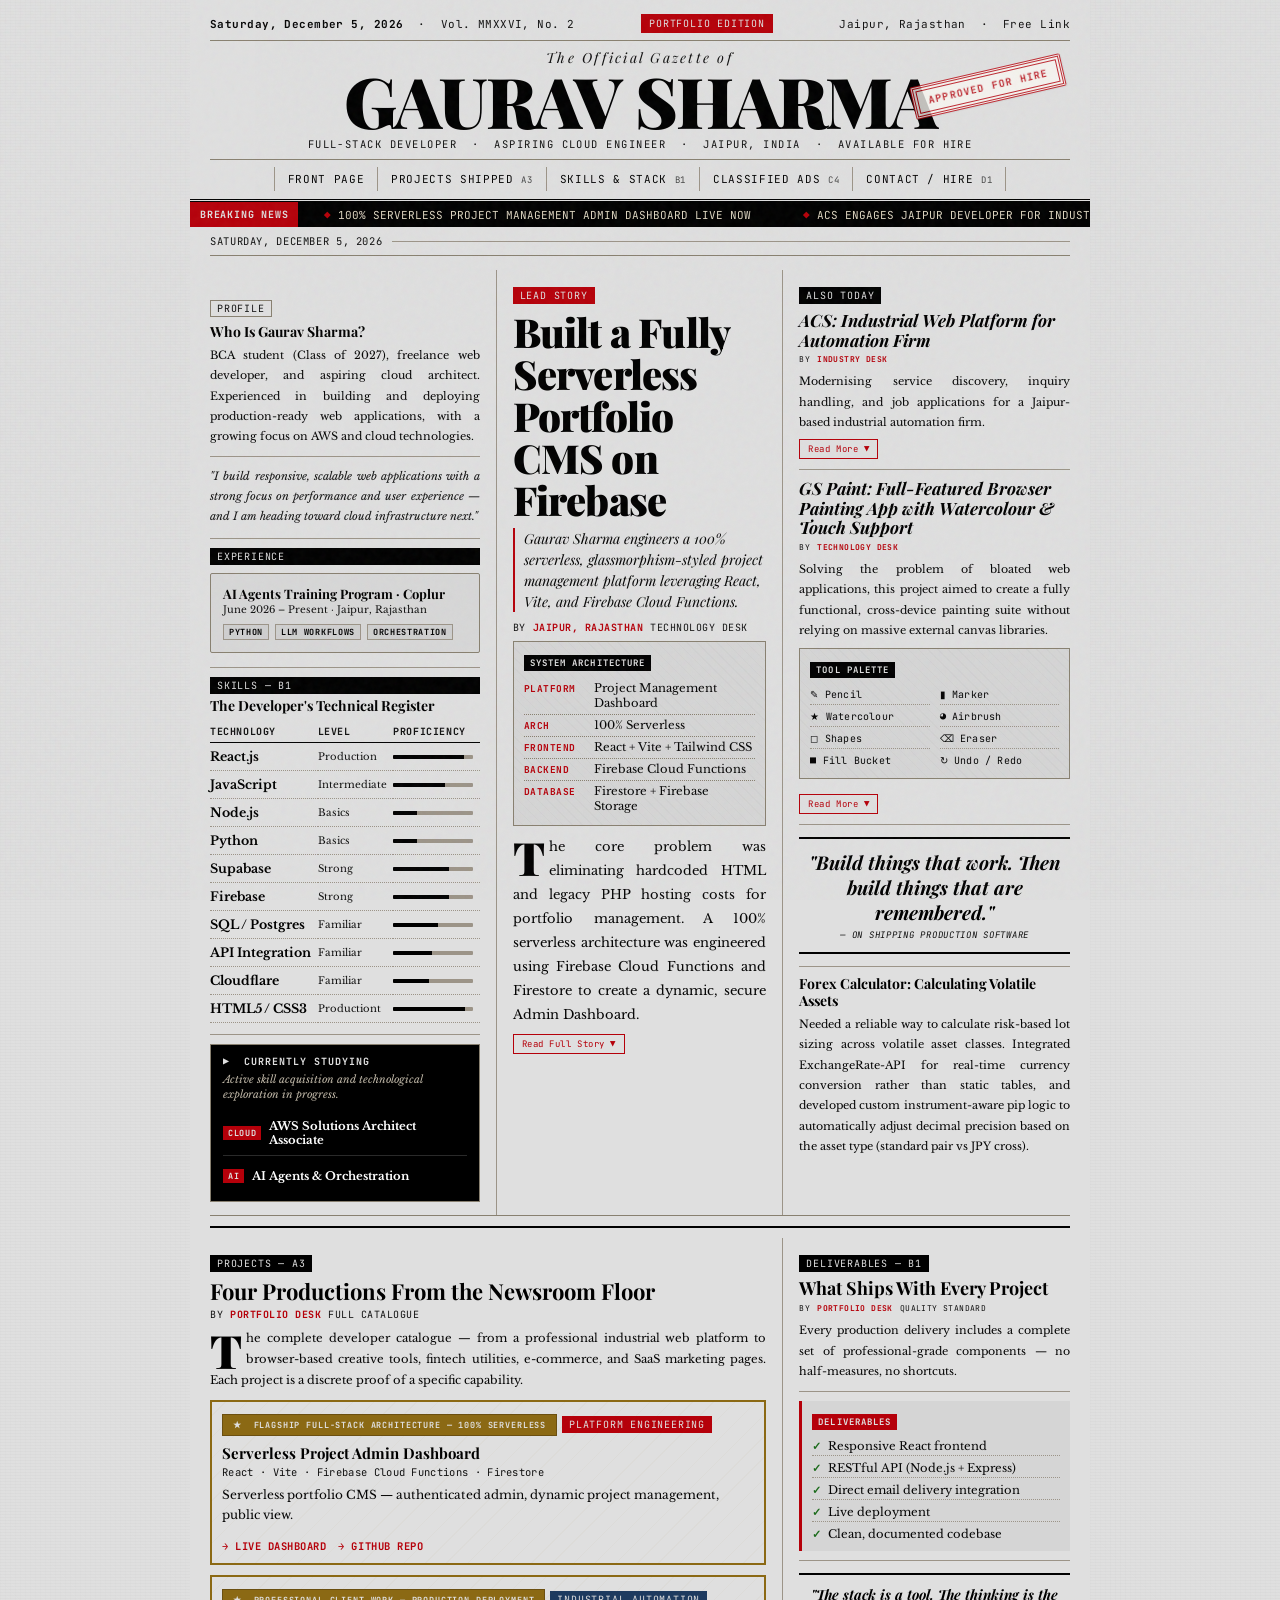
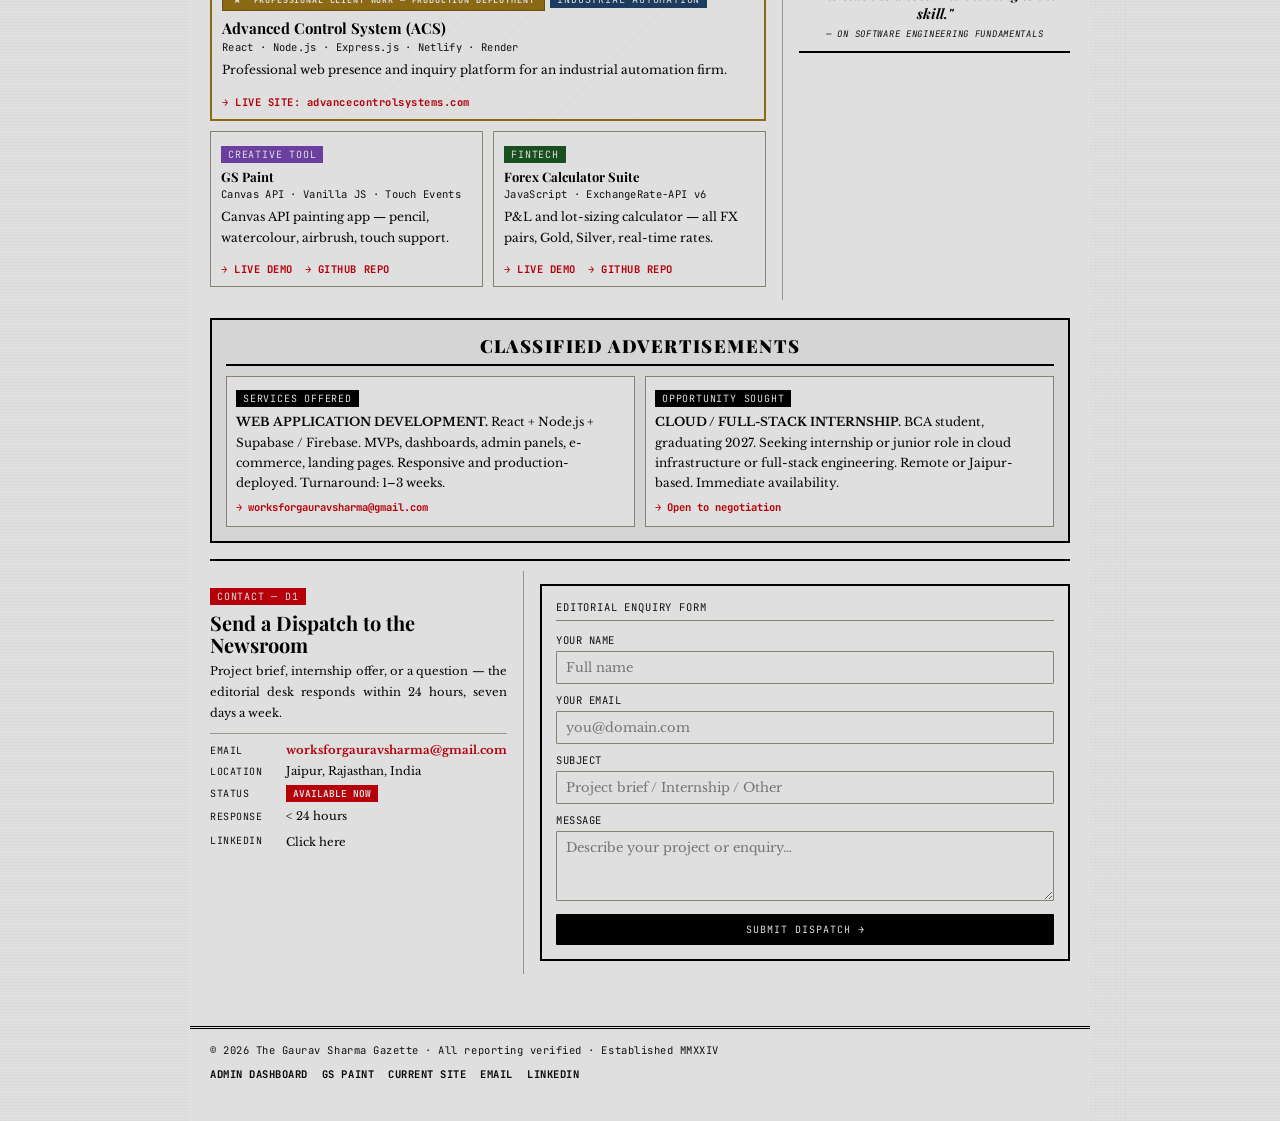
==== commit fefc84a5: "Multiple Changes: 1) Changed Background Texture, 2) Changed the whole PC Layout, 3) Added Images to " ====
--- a/backup/index.html
+++ b/backup/index.html
@@ -3,7 +3,7 @@
 
 <head>
   <meta charset="UTF-8">
-  <meta name="viewport" content="width=device-width, initial-scale=1.0">
+  <meta name="viewport" content="width=900, shrink-to-fit=no">
   <title>The Gaurav Sharma Gazette — Full-Stack Developer & Aspiring Cloud Engineer Portfolio</title>
   <meta name="description"
     content="Official developer portfolio of Gaurav Sharma. Discover full-stack applications like GS Paint and Forex Calculator. Netlify deployed.">
@@ -34,7 +34,7 @@
       <div class="mast-top">
         <span class="mast-meta"><strong id="liveDate"></strong> &nbsp;·&nbsp; Vol. MMXXVI, No. 2</span>
         <span class="ed-badge">Portfolio Edition</span>
-        <span class="mast-meta">Jaipur, Rajasthan &nbsp;·&nbsp; ap-south-1 &nbsp;·&nbsp; Free Link</span>
+        <span class="mast-meta">Jaipur, Rajasthan &nbsp;·&nbsp; Free Link</span>
       </div>
       <div class="mast-center">
         <div class="mast-name"><span>The Official Gazette of</span>Gaurav Sharma</div>
@@ -43,11 +43,14 @@
       </div>
       <nav class="mast-nav">
         <a onclick="go('about')">Front Page</a>
-        <a onclick="go('about')">About</a>
-        <a onclick="go('projects')">Projects</a>
-        <a onclick="go('skills')">Skills</a>
-        <a onclick="go('classifieds')">Classifieds</a>
-        <a onclick="go('contact')">Contact</a>
+        <a onclick="go('projects')">Projects Shipped <span
+            style="font-family:var(--mono);font-size:9px;opacity:0.7">A3</span></a>
+        <a onclick="go('skills')">Skills &amp; Stack <span
+            style="font-family:var(--mono);font-size:9px;opacity:0.7">B1</span></a>
+        <a onclick="go('classifieds')">Classified Ads <span
+            style="font-family:var(--mono);font-size:9px;opacity:0.7">C4</span></a>
+        <a onclick="go('contact')">Contact / Hire <span
+            style="font-family:var(--mono);font-size:9px;opacity:0.7">D1</span></a>
       </nav>
     </header>
 
@@ -56,16 +59,16 @@
       <div class="ticker-tag">BREAKING NEWS</div>
       <div class="ticker-scroll">
         <div class="ticker-inner">
+          <s>100% SERVERLESS PROJECT MANAGEMENT ADMIN DASHBOARD LIVE NOW</s>
+          <s>ACS ENGAGES JAIPUR DEVELOPER FOR INDUSTRIAL WEB PLATFORM</s>
           <s>GS PAINT SHIPS FULL TOUCH SUPPORT AND WATERCOLOUR SIMULATION</s>
           <s>FOREX CALCULATOR SUITE NOW HANDLES GOLD, SILVER AND ALL MAJOR FX PAIRS</s>
-          <s>SAAS DASHBOARD DEMO FEATURING CHART.JS DATA VISUALISATION LIVE NOW</s>
-          <s>HANDCRAFTED CANDLES E-COMMERCE: CART, PRODUCT SHOWCASE, CONTACT — COMPLETE</s>
           <s>GAURAV SHARMA OPEN FOR FREELANCE CONTRACTS — IMMEDIATE AVAILABILITY</s>
           <s>CLOUD ENGINEERING TRAJECTORY: AWS SOLUTIONS ARCHITECT IN PROGRESS</s>
+          <s>100% SERVERLESS PROJECT MANAGEMENT ADMIN DASHBOARD LIVE NOW</s>
+          <s>ACS ENGAGES JAIPUR DEVELOPER FOR INDUSTRIAL WEB PLATFORM</s>
           <s>GS PAINT SHIPS FULL TOUCH SUPPORT AND WATERCOLOUR SIMULATION</s>
           <s>FOREX CALCULATOR SUITE NOW HANDLES GOLD, SILVER AND ALL MAJOR FX PAIRS</s>
-          <s>SAAS DASHBOARD DEMO FEATURING CHART.JS DATA VISUALISATION LIVE NOW</s>
-          <s>HANDCRAFTED CANDLES E-COMMERCE: CART, PRODUCT SHOWCASE, CONTACT — COMPLETE</s>
           <s>GAURAV SHARMA OPEN FOR FREELANCE CONTRACTS — IMMEDIATE AVAILABILITY</s>
           <s>CLOUD ENGINEERING TRAJECTORY: AWS SOLUTIONS ARCHITECT IN PROGRESS</s>
         </div>
@@ -83,135 +86,244 @@
 
         <!-- COL 1: INDEX + PROFILE -->
         <article class="col reveal-col">
-          <div class="idx-box">
-            <span class="label" style="margin-bottom:6px">Today's Index</span>
-            <div class="idx-item" onclick="go('projects')">
-              <span class="idx-t">Projects Shipped</span><span class="idx-d"></span><span class="idx-p">A3</span>
-            </div>
-            <div class="idx-item" onclick="go('skills')">
-              <span class="idx-t">Skills & Stack</span><span class="idx-d"></span><span class="idx-p">B1</span>
-            </div>
-            <div class="idx-item" onclick="go('classifieds')">
-              <span class="idx-t">Classified Ads</span><span class="idx-d"></span><span class="idx-p">C4</span>
-            </div>
-            <div class="idx-item" onclick="go('contact')">
-              <span class="idx-t">Contact / Hire</span><span class="idx-d"></span><span class="idx-p">D1</span>
-            </div>
-          </div>
-
           <div style="margin-top:13px">
             <span class="label outline">Profile</span>
             <div class="hl4">Who Is Gaurav Sharma?</div>
-            <p class="body" style="font-size:11px">BCA candidate at Poddar International College, Jaipur (class of
-              2027). Freelance web developer with production deployments. Aspiring cloud architect targeting AWS
-              Solutions Architect certification.</p>
+            <p class="body" style="font-size:11px">BCA student (Class of 2027), freelance web developer, and aspiring
+              cloud architect. Experienced in
+              building and deploying production-ready web applications, with a growing focus on AWS and cloud
+              technologies.
+            </p>
             <hr class="rule-l">
             <p class="body" style="font-size:11px;font-style:italic;color:var(--ink3)">"I build responsive, scalable web
               applications with a strong focus on performance and user experience — and I am heading toward cloud
               infrastructure next."</p>
-            <hr class="rule-l">
-            <div class="profile-details" style="display:flex;flex-direction:column;gap:5px">
-              <div class="detail-row">
-                <span class="detail-label">Location</span>
-                <span class="detail-value">Jaipur, Rajasthan</span>
-              </div>
-              <div class="detail-row">
-                <span class="detail-label">Status</span>
-                <span class="detail-badge">AVAILABLE</span>
-              </div>
-              <div class="detail-row">
-                <span class="detail-label">Stack</span>
-                <span class="detail-value">React · Node · Supabase</span>
-              </div>
-              <div class="detail-row">
-                <span class="detail-label">Response</span>
-                <span class="detail-value">&lt; 24 hours</span>
-              </div>
-            </div>
-          </div>
-
-          <!-- Deliverables Checklist (Professional Work) -->
+          </div>
+
+          <!-- Experience -->
           <hr class="rule-l" style="margin-top:11px;">
-          <div class="checklist-box">
-            <div class="checklist-title">Deliverables</div>
-            <ul class="checklist">
-              <li class="checklist-item done">Responsive React frontend</li>
-              <li class="checklist-item done">RESTful API (Node.js + Express)</l>
-              <li class="checklist-item done">Direct email delivery integration</li>
-              <li class="checklist-item done">Live deployment</li>
-              <li class="checklist-item done">Clean, documented codebase</li>
+          <span class="label" style="margin-bottom:8px;display:block;">Experience</span>
+          <div class="experience-box" style="margin-bottom:8px;">
+            <div class="proj-title" style="font-size:13px; margin-bottom:2px;">AI Agents Training Program · Coplur</div>
+            <div style="font-size:10px; color:var(--ink3); margin-top:2px;">June 2026 – Present · Jaipur, Rajasthan
+            </div>
+            <div style="margin-top:8px; display:flex; gap:6px; flex-wrap:wrap;">
+              <span class="experience-tag">PYTHON</span>
+              <span class="experience-tag">LLM WORKFLOWS</span>
+              <span class="experience-tag">ORCHESTRATION</span>
+            </div>
+          </div>
+
+          <!-- Skills: The Developer's Technical Register -->
+          <hr class="rule-l" style="margin-top:14px;">
+          <span class="label" style="margin-bottom:4px;display:block;">Skills — B1</span>
+          <div class="hl4" style="margin-bottom:6px;">The Developer's Technical Register</div>
+          <table class="sk-table">
+            <thead>
+              <tr>
+                <th>Technology</th>
+                <th>Level</th>
+                <th>Proficiency</th>
+              </tr>
+            </thead>
+            <tbody>
+              <tr>
+                <td>React.js</td>
+                <td style="font-size:10px;color:var(--ink3)">Production</td>
+                <td>
+                  <div class="bar">
+                    <div class="bar-f" style="width:88%"></div>
+                  </div>
+                </td>
+              </tr>
+              <tr>
+                <td>JavaScript</td>
+                <td style="font-size:10px;color:var(--ink3)">Intermediate</td>
+                <td>
+                  <div class="bar">
+                    <div class="bar-f" style="width:65%"></div>
+                  </div>
+                </td>
+              </tr>
+              <tr>
+                <td>Node.js</td>
+                <td style="font-size:10px;color:var(--ink3)">Basics</td>
+                <td>
+                  <div class="bar">
+                    <div class="bar-f" style="width:30%"></div>
+                  </div>
+                </td>
+              </tr>
+              <tr>
+                <td>Python</td>
+                <td style="font-size:10px;color:var(--ink3)">Basics</td>
+                <td>
+                  <div class="bar">
+                    <div class="bar-f" style="width:30%"></div>
+                  </div>
+                </td>
+              </tr>
+              <tr>
+                <td>Supabase</td>
+                <td style="font-size:10px;color:var(--ink3)">Strong</td>
+                <td>
+                  <div class="bar">
+                    <div class="bar-f" style="width:70%"></div>
+                  </div>
+                </td>
+              </tr>
+              <tr>
+                <td>Firebase</td>
+                <td style="font-size:10px;color:var(--ink3)">Strong</td>
+                <td>
+                  <div class="bar">
+                    <div class="bar-f" style="width:70%"></div>
+                  </div>
+                </td>
+              </tr>
+              <tr>
+                <td>SQL / Postgres</td>
+                <td style="font-size:10px;color:var(--ink3)">Familiar</td>
+                <td>
+                  <div class="bar">
+                    <div class="bar-f" style="width:56%"></div>
+                  </div>
+                </td>
+              </tr>
+              <tr>
+                <td>API Integration</td>
+                <td style="font-size:10px;color:var(--ink3)">Familiar</td>
+                <td>
+                  <div class="bar">
+                    <div class="bar-f" style="width:48%"></div>
+                  </div>
+                </td>
+              </tr>
+              <tr>
+                <td>Cloudflare</td>
+                <td style="font-size:10px;color:var(--ink3)">Familiar</td>
+                <td>
+                  <div class="bar">
+                    <div class="bar-f" style="width:45%"></div>
+                  </div>
+                </td>
+              </tr>
+              <tr>
+                <td>HTML5 / CSS3</td>
+                <td style="font-size:10px;color:var(--ink3)">Productiont</td>
+                <td>
+                  <div class="bar">
+                    <div class="bar-f" style="width:90%"></div>
+                  </div>
+                </td>
+              </tr>
+            </tbody>
+          </table>
+
+          <!-- Currently Studying -->
+          <hr class="rule-l" style="margin-top:11px;">
+          <div class="pipeline-box">
+            <div class="pipeline-title">&#9654;&nbsp; Currently Studying</div>
+            <p class="pipeline-intro">Active skill acquisition and technological exploration in progress.</p>
+            <ul class="pipeline-list">
+              <li style="flex-direction: column; align-items: flex-start; gap: 4px; padding: 8px 0;">
+                <div style="display: flex; align-items: center; gap: 8px;">
+                  <span class="pipeline-tag">CLOUD</span>
+                  <strong style="color: #fff">AWS Solutions Architect Associate</strong>
+                </div>
+              </li>
+              <li
+                style="flex-direction: column; align-items: flex-start; gap: 4px; padding: 8px 0; border-bottom: none;">
+                <div style="display: flex; align-items: center; gap: 8px;">
+                  <span class="pipeline-tag">AI</span>
+                  <strong style="color: #fff">AI Agents &amp; Orchestration</strong>
+                </div>
+              </li>
             </ul>
           </div>
         </article>
 
-        <!-- COL 2: LEAD STORY — ADVANCED CONTROL SYSTEM (ACS) -->
+        <!-- COL 2: LEAD STORY — SERVERLESS ADMIN DASHBOARD -->
         <article class="col reveal-col">
           <span class="label red animate-pulse">Lead Story</span>
-          <h1 class="hl1">Jaipur Developer Delivers Full-Stack Industrial Web Platform for Automation Firm</h1>
-          <div class="deck">Advanced Control System (ACS) engaged Gaurav Sharma to build their complete web presence —
-            service discovery, inquiry handling, and job applications — deployed live on Netlify and Render.</div>
-          <div class="byline"><span class="byloc">JAIPUR, RAJASTHAN</span> Industry &amp; Technology Correspondent</div>
-
-          <!-- ACS Project Specs Infographic -->
+          <h1 class="hl1">Built a Fully Serverless Portfolio CMS on Firebase</h1>
+          <div class="deck">Gaurav Sharma engineers a 100% serverless, glassmorphism-styled project management platform
+            leveraging React, Vite, and Firebase Cloud Functions.</div>
+          <div class="byline"><span class="byloc">JAIPUR, RAJASTHAN</span> Technology Desk</div>
+
+          <!-- Project Specs Infographic -->
           <div class="news-infographic" style="margin-bottom:9px;">
-            <div class="infographic-title">Project Specifications</div>
+            <div class="infographic-title">System Architecture</div>
             <div class="infographic-grid">
               <div class="infographic-row">
-                <span class="infographic-key">Role</span>
-                <span class="infographic-val">Full-Stack Developer</span>
+                <span class="infographic-key">Platform</span>
+                <span class="infographic-val">Project Management Dashboard</span>
               </div>
               <div class="infographic-row">
-                <span class="infographic-key">Client</span>
-                <span class="infographic-val">ACS, Jaipur</span>
-              </div>
-              <div class="infographic-row">
-                <span class="infographic-key">Type</span>
-                <span class="infographic-val">Professional / Production</span>
+                <span class="infographic-key">Arch</span>
+                <span class="infographic-val">100% Serverless</span>
               </div>
               <div class="infographic-row">
                 <span class="infographic-key">Frontend</span>
-                <span class="infographic-val">React &rarr; Netlify</span>
+                <span class="infographic-val">React + Vite + Tailwind CSS</span>
               </div>
               <div class="infographic-row">
                 <span class="infographic-key">Backend</span>
-                <span class="infographic-val">Node.js + Express &rarr; Render</span>
-              </div>
-            </div>
-          </div>
-
-          <p class="body drop">ACS is a Jaipur-based firm specialising in industrial automation and smart building
-            solutions — control panels, automation systems, and BMS infrastructure. The developer was commissioned to
-            build their full-stack web platform to modernise service discovery and streamline client and hiring
-            workflows.</p>
-          <button class="expand-btn" data-target="acs-full">Read Full Story ▼</button>
-
-          <div class="article-full" id="acs-full">
+                <span class="infographic-val">Firebase Cloud Functions</span>
+              </div>
+              <div class="infographic-row">
+                <span class="infographic-key">Database</span>
+                <span class="infographic-val">Firestore + Firebase Storage</span>
+              </div>
+            </div>
+          </div>
+
+          <p class="body drop">The core problem was eliminating hardcoded HTML and legacy PHP hosting costs for
+            portfolio management. A 100% serverless architecture was engineered using Firebase Cloud Functions and
+            Firestore to create a dynamic, secure Admin Dashboard.</p>
+          <button class="expand-btn" data-target="admin-full">Read Full Story ▼</button>
+
+          <div class="article-full" id="admin-full">
             <h4 class="hl4"
               style="margin-top:4px;margin-bottom:6px;font-size:11px;font-weight:bold;text-transform:uppercase;letter-spacing:0.04em;">
-              Technical Highlights &amp; Live Deployment</h4>
-            <p class="body">Responsive React UI, RESTful APIs via Node.js &amp; Express.js, secure contact form and
-              job-application handling with direct email delivery. Frontend deployed on Netlify; backend on Render for
-              reliable, scalable performance. Clean, maintainable, and fully documented codebase delivered on schedule.
-            </p>
-            <p class="body"
-              style="margin-top:7px;font-family:var(--mono);font-size:9px;color:var(--ink3);letter-spacing:.04em">STACK:
-              React · Node.js · Express.js · Netlify · Render</p>
-            <a class="proj-link hover-underline" href="https://lnkd.in/gwSQ_-MP" target="_blank">&rarr; LIVE SITE:
-              lnkd.in/gwSQ_-MP</a>
+              Implementation Detail: The 15-Minute Rule</h4>
+            <p class="body">To safely allow public write access to the live dashboard demo without database bloat, an
+              automated 15-minute data-wipe Cloud Function was developed. Any data created by a guest user is
+              systematically purged, ensuring the dashboard permanently resets itself.</p>
           </div>
         </article>
 
         <!-- COL 3: SECONDARY STORIES -->
         <article class="col reveal-col">
           <span class="label">Also Today</span>
+
+          <!-- ACS -->
+          <div class="story-preview-box">
+            <div class="hl3">ACS: Industrial Web Platform for Automation Firm</div>
+            <div class="byline" style="font-size:8px"><span class="byloc">INDUSTRY DESK</span></div>
+            <p class="body" style="font-size:11px">Modernising service discovery, inquiry handling, and job applications
+              for a Jaipur-based industrial automation firm.</p>
+            <button class="expand-btn" data-target="acs-side">Read More &#9660;</button>
+
+            <div class="article-full" id="acs-side">
+              <h4 class="hl4"
+                style="margin-top:4px;margin-bottom:6px;font-size:11px;font-weight:bold;text-transform:uppercase;letter-spacing:0.04em;">
+                Architecture &amp; Email Delivery</h4>
+              <p class="body" style="font-size:11px">A custom React UI backed by RESTful APIs using Node.js and
+                Express.js was chosen for full control over data flow. Crucially, secure direct email delivery was
+                implemented via backend routing to bypass the unreliability of third-party frontend mailers.</p>
+            </div>
+          </div>
+
+          <hr class="rule-l">
 
           <!-- GS Paint -->
           <div class="story-preview-box">
             <div class="hl3">GS Paint: Full-Featured Browser Painting App with Watercolour &amp; Touch Support</div>
             <div class="byline" style="font-size:8px"><span class="byloc">TECHNOLOGY DESK</span></div>
-            <p class="body" style="font-size:11px">Canvas API-powered painting suite with pencil, marker, watercolour,
-              and airbrush tools. Adjustable opacity, shape primitives, unlimited undo/redo, and full touch event
-              support for tablet artists.</p>
+            <p class="body" style="font-size:11px">Solving the problem of bloated web applications, this project aimed
+              to create a fully functional, cross-device painting suite without relying on massive external canvas
+              libraries.</p>
             <!-- GS Paint Tool Palette Infographic -->
             <div class="news-infographic" style="margin:8px 0;">
               <div class="infographic-title">Tool Palette</div>
@@ -231,14 +343,11 @@
             <div class="article-full" id="gspaint">
               <h4 class="hl4"
                 style="margin-top:4px;margin-bottom:6px;font-size:11px;font-weight:bold;text-transform:uppercase;letter-spacing:0.04em;">
-                Detailed Specifications &amp; Live Link</h4>
-              <p class="body" style="font-size:11px">An eraser tool and fill bucket complete the editing suite. An
-                unlimited undo/redo stack handles complex multi-step artwork without data loss. Touch events are fully
-                supported across mobile and tablet devices without a separate codebase.</p>
-              <p class="body" style="font-size:10.5px;margin-top:6px;font-family:var(--mono);color:var(--ink3)">STACK:
-                Canvas API · Vanilla JS · Touch Events</p>
-              <a class="proj-link hover-underline" href="https://gs-paint.netlify.app/" target="_blank">→ LIVE DEMO:
-                gs-paint.netlify.app</a>
+                Native APIs &amp; State Management</h4>
+              <p class="body" style="font-size:11px">The native HTML5 Canvas API paired with Vanilla JS was selected to
+                ensure maximum performance and zero dependency overhead. A custom unlimited undo/redo stack was
+                engineered to track canvas state changes without memory leaks, operating alongside a unified touch/mouse
+                event handler.</p>
             </div>
           </div>
 
@@ -252,30 +361,17 @@
 
           <hr class="rule-l">
 
-          <!-- SaaS Dashboard brief -->
+          <!-- Forex Calculator brief -->
           <div class="story-preview-box">
-            <div class="hl4">SaaS Admin Dashboard: Dark Mode, Chart.js, Full Analytics</div>
-            <p class="body" style="font-size:11px">Responsive admin panel featuring Chart.js data visualisation, user
-              management tables, and a dark/light mode toggle. Demonstrates dashboard architecture for client pitches.
+            <div class="hl4">Forex Calculator: Calculating Volatile Assets</div>
+            <p class="body" style="font-size:11px">Needed a reliable way to calculate risk-based lot sizing across
+              volatile asset classes. Integrated ExchangeRate-API for real-time currency conversion rather than static
+              tables, and developed custom instrument-aware pip logic to automatically adjust decimal precision based on
+              the asset type (standard pair vs JPY cross).
             </p>
-            <a class="proj-link hover-underline" href="https://gauravsharmaa.netlify.app/projects/saas-dashboard/"
-              target="_blank">→ VIEW PROJECT</a>
-          </div>
-
-          <hr class="rule-l">
-
-          <!-- What's Next / In the Pipeline -->
-          <div class="pipeline-box">
-            <div class="pipeline-title">&#9654;&nbsp; In the Pipeline</div>
-            <p class="pipeline-intro">Next chapters on the developer's roadmap — currently in active study and build.
-            </p>
-            <ul class="pipeline-list">
-              <li><span class="pipeline-tag">CERT</span> AWS Solutions Architect Associate</li>
-              <li><span class="pipeline-tag">BUILD</span> Docker &amp; container fundamentals</li>
-              <li><span class="pipeline-tag">MIGRATE</span> TypeScript refactor of existing projects</li>
-              <li><span class="pipeline-tag">LEARN</span> Terraform &amp; infrastructure-as-code</li>
-            </ul>
-          </div>
+          </div>
+
+
         </article>
       </section>
 
@@ -287,31 +383,57 @@
       <section class="grid2 reveal-section">
         <article class="col reveal-col">
           <span class="label">Projects — A3</span>
-          <h2 class="hl2">Seven Productions From the Newsroom Floor</h2>
+          <h2 class="hl2">Four Productions From the Newsroom Floor</h2>
           <div class="byline"><span class="byloc">PORTFOLIO DESK</span> Full Catalogue</div>
-          <p class="body drop" style="font-size:11.5px">The complete developer catalogue — from a professional industrial web platform to browser-based creative tools, fintech utilities, e-commerce, and SaaS marketing pages. Each project is a discrete proof of a specific capability.</p>
+          <p class="body drop" style="font-size:11.5px">The complete developer catalogue — from a professional
+            industrial web platform to browser-based creative tools, fintech utilities, e-commerce, and SaaS marketing
+            pages. Each project is a discrete proof of a specific capability.</p>
 
           <div class="proj-grid">
 
-            <!-- ACS: Professional Client Project — Full Width -->
+            <!-- NEW PROJECT: Serverless Admin Dashboard — Full Width -->
+            <div class="proj-card proj-card-pro" style="grid-column: 1 / -1">
+              <div class="proj-pro-banner">★ &nbsp;Flagship Full-Stack Architecture — 100% Serverless</div>
+              <span class="proj-card-tag" style="background:var(--accent)">Platform Engineering</span>
+              <div class="proj-title" style="font-size:15px">Serverless Project Admin Dashboard</div>
+              <div class="proj-tech">React · Vite · Firebase Cloud Functions · Firestore</div>
+              <div class="proj-body">Serverless portfolio CMS — authenticated admin, dynamic project management, public
+                view.</div>
+              <div style="display: flex; gap: 12px; margin-top: 8px;">
+                <a class="proj-link hover-underline" href="https://gs-admin-project-managment.netlify.app/admin"
+                  target="_blank">→ LIVE DASHBOARD</a>
+                <a class="proj-link hover-underline"
+                  href="https://github.com/Gaurav-900/Serverless-Projects-Management-Dashboard" target="_blank">→ GITHUB
+                  REPO</a>
+              </div>
+            </div>
+
+            <!-- ACS: Professional Client Project -->
             <div class="proj-card proj-card-pro" style="grid-column: 1 / -1">
               <div class="proj-pro-banner">★ &nbsp;Professional Client Work — Production Deployment</div>
-              <span class="proj-card-tag" style="background:var(--accent)">Industrial Automation</span>
+              <span class="proj-card-tag" style="background:#1d3a5f">Industrial Automation</span>
               <div class="proj-title" style="font-size:15px">Advanced Control System (ACS)</div>
               <div class="proj-tech">React · Node.js · Express.js · Netlify · Render</div>
-              <div class="proj-body">Full-stack web platform for a Jaipur-based industrial automation &amp; smart building solutions firm. Covers service discovery, inquiry handling, and hiring workflows. Responsive React UI, RESTful APIs, secure email-delivery forms, and documented codebase delivered on schedule.</div>
-              <a class="proj-link hover-underline" href="https://lnkd.in/gwSQ_-MP" target="_blank">→ LIVE SITE: lnkd.in/gwSQ_-MP</a>
-            </div>
-
+              <div class="proj-body">Professional web presence and inquiry platform for an industrial automation firm.
+              </div>
+              <div style="display: flex; gap: 12px; margin-top: 8px;">
+                <a class="proj-link hover-underline" href="https://advancecontrolsystems.com" target="_blank">→ LIVE
+                  SITE: advancecontrolsystems.com</a>
+              </div>
+            </div>
 
             <!-- GS Paint: Highlighted Personal Flagship Project -->
-            <div class="proj-card proj-card-pro" style="grid-column: 1 / -1">
-              <div class="proj-pro-banner">&#9733; &nbsp;Flagship Personal Project — Live Deployment</div>
+            <div class="proj-card">
               <span class="proj-card-tag" style="background:#6b3fa0">Creative Tool</span>
-              <div class="proj-title" style="font-size:15px">GS Paint</div>
+              <div class="proj-title">GS Paint</div>
               <div class="proj-tech">Canvas API &middot; Vanilla JS &middot; Touch Events</div>
-              <div class="proj-body">Full-featured browser painting app built on the Canvas API. Supports pencil, marker, watercolour, and airbrush tools with adjustable opacity and brush size. Includes shape primitives (line, rectangle, circle, triangle), fill bucket, eraser, and an unlimited undo/redo stack. Touch events fully supported — works seamlessly on tablets and mobile without a separate codebase.</div>
-              <a class="proj-link hover-underline" href="https://gs-paint.netlify.app/" target="_blank">&rarr; LIVE DEMO: gs-paint.netlify.app</a>
+              <div class="proj-body">Canvas API painting app — pencil, watercolour, airbrush, touch support.</div>
+              <div style="display: flex; gap: 12px; margin-top: 8px;">
+                <a class="proj-link hover-underline" href="https://gs-paint.netlify.app/" target="_blank">&rarr; LIVE
+                  DEMO</a>
+                <a class="proj-link hover-underline" href="https://github.com/Gaurav-900/GS_Paint_App" target="_blank">→
+                  GITHUB REPO</a>
+              </div>
             </div>
 
 
@@ -320,145 +442,46 @@
               <span class="proj-card-tag" style="background:#1a5020">FinTech</span>
               <div class="proj-title">Forex Calculator Suite</div>
               <div class="proj-tech">JavaScript · ExchangeRate-API v6</div>
-              <div class="proj-body">Live P&amp;L and lot-sizing calculator covering all major FX pairs, Gold, and Silver. Instrument-aware pip logic with risk-based lot sizing and real-time currency conversion.</div>
-              <a class="proj-link hover-underline" href="https://gs-forex-calculator.netlify.app/" target="_blank">→ LIVE DEMO</a>
-            </div>
-
-            <div class="proj-card">
-              <span class="proj-card-tag">Cloud Hosting</span>
-              <div class="proj-title">Loruki</div>
-              <div class="proj-tech">HTML · CSS · JavaScript</div>
-              <div class="proj-body">Responsive cloud hosting landing page with pricing tables, feature sections, and a
-                clean modern interface. Demonstrates SaaS marketing page layout patterns.</div>
-              <a class="proj-link hover-underline" href="https://gauravsharmaa.netlify.app/" target="_blank">→ View
-                Project</a>
-            </div>
-
-            <div class="proj-card">
-              <span class="proj-card-tag">CSS Motion</span>
-              <div class="proj-title">Parallex</div>
-              <div class="proj-tech">HTML · CSS · JavaScript</div>
-              <div class="proj-body">Single-page showcase of parallax scrolling effects and CSS animations. Demonstrates
-                scroll-driven motion and layered depth without JavaScript animation libraries.</div>
-              <a class="proj-link hover-underline" href="https://gauravsharmaa.netlify.app/" target="_blank">→ View
-                Project</a>
-            </div>
-
+              <div class="proj-body">P&L and lot-sizing calculator — all FX pairs, Gold, Silver, real-time rates.
+              </div>
+              <div style="display: flex; gap: 12px; margin-top: 8px;">
+                <a class="proj-link hover-underline" href="https://gs-forex-calculator.netlify.app/" target="_blank">→
+                  LIVE DEMO</a>
+                <a class="proj-link hover-underline" href="https://github.com/Gaurav-900/Forex-Calculator"
+                  target="_blank">→ GITHUB REPO</a>
+              </div>
+            </div>
           </div>
         </article>
 
-        <!-- SKILLS COL -->
+        <!-- DELIVERABLES COL -->
         <article class="col reveal-col" id="skills">
-          <span class="label">Skills — B1</span>
-          <h2 class="hl2" style="font-size:18px">The Developer's Technical Register</h2>
-          <div class="byline" style="font-size:8px"><span class="byloc">TECHNOLOGY DESK</span> Annual Review</div>
-          <p class="body" style="font-size:11px;margin-bottom:10px">A full-stack profile weighted toward the React
-            ecosystem, with backend depth through Supabase and Node.js, and an emerging cloud services practice.</p>
-
-          <table class="sk-table">
-            <thead>
-              <tr>
-                <th>Technology</th>
-                <th>Level</th>
-                <th>Proficiency</th>
-              </tr>
-            </thead>
-            <tbody>
-              <tr>
-                <td>React.js</td>
-                <td style="font-size:10px;color:var(--ink3)">Production</td>
-                <td>
-                  <div class="bar">
-                    <div class="bar-f" style="width:88%"></div>
-                  </div>
-                </td>
-              </tr>
-              <tr>
-                <td>JavaScript</td>
-                <td style="font-size:10px;color:var(--ink3)">Strong</td>
-                <td>
-                  <div class="bar">
-                    <div class="bar-f" style="width:82%"></div>
-                  </div>
-                </td>
-              </tr>
-              <tr>
-                <td>Node.js</td>
-                <td style="font-size:10px;color:var(--ink3)">Production</td>
-                <td>
-                  <div class="bar">
-                    <div class="bar-f" style="width:80%"></div>
-                  </div>
-                </td>
-              </tr>
-              <tr>
-                <td>Supabase</td>
-                <td style="font-size:10px;color:var(--ink3)">Production</td>
-                <td>
-                  <div class="bar">
-                    <div class="bar-f" style="width:80%"></div>
-                  </div>
-                </td>
-              </tr>
-              <tr>
-                <td>HTML5 / CSS3</td>
-                <td style="font-size:10px;color:var(--ink3)">Strong</td>
-                <td>
-                  <div class="bar">
-                    <div class="bar-f" style="width:85%"></div>
-                  </div>
-                </td>
-              </tr>
-              <tr>
-                <td>SQL / Postgres</td>
-                <td style="font-size:10px;color:var(--ink3)">Intermediate</td>
-                <td>
-                  <div class="bar">
-                    <div class="bar-f" style="width:65%"></div>
-                  </div>
-                </td>
-              </tr>
-              <tr>
-                <td>API Integration</td>
-                <td style="font-size:10px;color:var(--ink3)">Strong</td>
-                <td>
-                  <div class="bar">
-                    <div class="bar-f" style="width:78%"></div>
-                  </div>
-                </td>
-              </tr>
-              <tr>
-                <td>Cloudflare</td>
-                <td style="font-size:10px;color:var(--ink3)">Intermediate</td>
-                <td>
-                  <div class="bar">
-                    <div class="bar-f" style="width:58%"></div>
-                  </div>
-                </td>
-              </tr>
-              <tr>
-                <td>AWS (in progress)</td>
-                <td style="font-size:10px;color:var(--accent)">Learning</td>
-                <td>
-                  <div class="bar">
-                    <div class="bar-f" style="width:28%"></div>
-                  </div>
-                </td>
-              </tr>
-            </tbody>
-          </table>
+          <span class="label">Deliverables — B1</span>
+          <h2 class="hl2" style="font-size:18px">What Ships With Every Project</h2>
+          <div class="byline" style="font-size:8px"><span class="byloc">PORTFOLIO DESK</span> Quality Standard</div>
+          <p class="body" style="font-size:11px;margin-bottom:10px">Every production delivery includes a complete set of
+            professional-grade components — no half-measures, no shortcuts.</p>
 
           <hr class="rule-l">
-
-          <div class="hl4">Currently In Progress</div>
-          <p class="body" style="font-size:11px;margin-top:3px">AWS Solutions Architect Associate · Docker & container
-            fundamentals · TypeScript migration of existing projects · Terraform basics</p>
+          <div class="checklist-box">
+            <div class="checklist-title">Deliverables</div>
+            <ul class="checklist">
+              <li class="checklist-item done">Responsive React frontend</li>
+              <li class="checklist-item done">RESTful API (Node.js + Express)</li>
+              <li class="checklist-item done">Direct email delivery integration</li>
+              <li class="checklist-item done">Live deployment</li>
+              <li class="checklist-item done">Clean, documented codebase</li>
+            </ul>
+          </div>
+
+          <hr class="rule-l">
 
           <blockquote class="pq" style="margin-top:12px">
             <p style="font-size:14px">"The stack is a tool. The thinking is the skill."</p>
             <cite>— on software engineering fundamentals</cite>
           </blockquote>
         </article>
+
       </section>
 
       <!-- ═══ CLASSIFIEDS ═══ -->
@@ -467,9 +490,10 @@
           <h3 class="class-title">Classified Advertisements</h3>
           <div class="class-grid">
             <div class="class-item">
-              <span class="class-tag red">Services Offered</span>
+              <span class="class-tag">Services Offered</span>
               <div class="class-body">
-                <strong>WEB APPLICATION DEVELOPMENT.</strong> React + Node.js + Supabase. MVPs, dashboards, admin
+                <strong>WEB APPLICATION DEVELOPMENT.</strong> React + Node.js + Supabase / Firebase. MVPs, dashboards,
+                admin
                 panels, e-commerce, landing pages. Responsive and production-deployed. Turnaround: 1–3 weeks.
                 <span class="class-ref">→ worksforgauravsharma@gmail.com</span>
               </div>
@@ -483,22 +507,6 @@
                 <span class="class-ref">→ Open to negotiation</span>
               </div>
             </div>
-            <div class="class-item">
-              <span class="class-tag">Technical Services</span>
-              <div class="class-body">
-                <strong>SUPABASE BACKEND SETUP.</strong> Auth, realtime subscriptions, row-level security, edge
-                functions, database schema design, and third-party API integration. Fixed-price packages available.
-                <span class="class-ref">→ Enquire by email</span>
-              </div>
-            </div>
-            <div class="class-item">
-              <span class="class-tag red">Notice</span>
-              <div class="class-body">
-                <strong>FREELANCE CALENDAR: OPEN.</strong> Accepting new client enquiries. Startup MVPs, SaaS feature
-                builds, and portfolio projects welcome. Response guaranteed within 24 hours, seven days a week.
-                <span class="class-ref">→ worksforgauravsharma@gmail.com</span>
-              </div>
-            </div>
           </div>
         </div>
       </section>
@@ -533,6 +541,12 @@
             <div class="contact-meta-row">
               <span class="contact-meta-label">Response</span>
               <span class="contact-meta-val">&lt; 24 hours</span>
+            </div>
+            <div class="contact-meta-row">
+              <span class="contact-meta-label">LinkedIn</span>
+              <a href="https://www.linkedin.com/in/gaurav-sharma-gs900" style="text-decoration: none;"> <span
+                  class="contact-meta-val"> Click
+                  here</span></a>
             </div>
           </div>
         </article>
@@ -582,10 +596,11 @@
     <footer class="gazette-footer">
       <div class="ft-copy">© 2026 The Gaurav Sharma Gazette · All reporting verified · Established MMXXIV</div>
       <div class="ft-links">
+        <a href="https://gs-admin-project-managment.netlify.app/admin" target="_blank">Admin Dashboard</a>
         <a href="https://gs-paint.netlify.app/" target="_blank">GS Paint</a>
-        <a href="https://gs-forex-calculator.netlify.app/" target="_blank">Forex Calc</a>
         <a href="https://gauravsharmaa.netlify.app/" target="_blank">Current Site</a>
         <a href="mailto:worksforgauravsharma@gmail.com">Email</a>
+        <a href="https://www.linkedin.com/in/gaurav-sharma-gs900">LinkedIn</a>
       </div>
     </footer>
   </div>
--- a/backup/style.css
+++ b/backup/style.css
@@ -9,14 +9,14 @@
 }
 
 :root {
-  --ink: #0a0a0a;
-  --ink2: #1e1e1e;
-  --ink3: #3a3a3a;
-  --ink4: #5a5a5a;
-  --paper: #faf8f3;
-  --paper2: #f2efe8;
-  --rule: #c8c0b0;
-  --rule2: #e0d8cc;
+  --ink: #000000;
+  --ink2: #050505;
+  --ink3: #111111;
+  --ink4: #1a1a1a;
+  --paper: #dfdfdf;
+  --paper2: #d5d5d5;
+  --rule: #888070;
+  --rule2: #9c9488;
   --accent: #b5000a;
   --accent2: #e8000f;
   --col-gap: 16px;
@@ -27,18 +27,55 @@
 
 /* Base Body Styles */
 html {
-  background: var(--paper);
+  background-color: var(--paper);
+  background-image:
+    repeating-linear-gradient(
+      0deg,
+      rgba(0,0,0,0.035) 0px, transparent 1px, transparent 3px
+    ),
+    repeating-linear-gradient(
+      90deg,
+      rgba(0,0,0,0.02) 0px, transparent 1px, transparent 5px
+    ),
+    repeating-linear-gradient(
+      45deg,
+      rgba(255,255,255,0.04) 0px, transparent 1px, transparent 6px
+    );
   color: var(--ink);
   font-family: var(--body);
   scroll-behavior: smooth;
+  width: 900px;
+  margin: 0;
+  padding: 0;
 }
 
 body {
-  max-width: 900px;
-  margin: 0 auto;
-  background: var(--paper);
+  width: 900px;
+  margin: 0;
+  padding: 0;
+  background-color: var(--paper);
+  background-image:
+    repeating-linear-gradient(
+      0deg,
+      rgba(0,0,0,0.035) 0px, transparent 1px, transparent 3px
+    ),
+    repeating-linear-gradient(
+      90deg,
+      rgba(0,0,0,0.02) 0px, transparent 1px, transparent 5px
+    ),
+    repeating-linear-gradient(
+      45deg,
+      rgba(255,255,255,0.04) 0px, transparent 1px, transparent 6px
+    );
   position: relative;
   overflow-x: hidden;
+}
+
+/* Center the newspaper on screens wider than 900px */
+@media (min-width: 901px) {
+  html, body {
+    margin: 0 auto;
+  }
 }
 
 /* Vintage Paper Grain Overlay */
@@ -47,8 +84,14 @@
   inset: 0;
   pointer-events: none;
   z-index: 9999;
-  background-image: url("data:image/svg+xml,%3Csvg viewBox='0 0 200 200' xmlns='http://www.w3.org/2000/svg'%3E%3Cfilter id='n'%3E%3CfeTurbulence type='fractalNoise' baseFrequency='0.8' numOctaves='4' stitchTiles='stitch'/%3E%3C/filter%3E%3Crect width='100%25' height='100%25' filter='url(%23n)' opacity='0.038'/%3E%3C/svg%3E");
-  opacity: 0.65;
+  background-image: url("data:image/svg+xml,%3Csvg viewBox='0 0 200 200' xmlns='http://www.w3.org/2000/svg'%3E%3Cfilter id='n'%3E%3CfeTurbulence type='fractalNoise' baseFrequency='0.7' numOctaves='4' stitchTiles='stitch'/%3E%3C/filter%3E%3Crect width='100%25' height='100%25' filter='url(%23n)' opacity='0.07'/%3E%3C/svg%3E");
+  opacity: 0;
+  animation: grainEntrance 1s ease-out forwards;
+  animation-delay: 2.0s;
+}
+
+@keyframes grainEntrance {
+  to { opacity: 0.65; }
 }
 
 /* ==========================================================================
@@ -58,8 +101,7 @@
 /* Newspaper Load In (Hot off the Press!) */
 .paper-container {
   opacity: 0;
-  transform: scale(0.95) translateY(40px) rotate(-1deg);
-  animation: paperEntrance 1.2s cubic-bezier(0.16, 1, 0.3, 1) forwards;
+  animation: paperEntrance 1.6s ease-in-out forwards;
   position: relative;
   background: var(--paper);
   padding-bottom: 20px;
@@ -68,7 +110,6 @@
 @keyframes paperEntrance {
   to {
     opacity: 1;
-    transform: scale(1) translateY(0) rotate(0deg);
   }
 }
 
@@ -77,7 +118,7 @@
   position: absolute;
   top: 70px;
   right: 25px;
-  transform: rotate(-14deg) scale(3.5);
+  transform: translate3d(0,0,0) rotate(-14deg) scale3d(3.5, 3.5, 1);
   opacity: 0;
   z-index: 100;
   border: 3px double var(--accent);
@@ -91,6 +132,8 @@
   letter-spacing: 0.12em;
   background: rgba(250, 248, 243, 0.95);
   pointer-events: none;
+  box-shadow: 1px 1px 1px rgba(0,0,0,0.06);
+  will-change: transform, opacity;
 }
 
 .stamp-inner {
@@ -99,22 +142,21 @@
 }
 
 .ink-stamp.stamped {
-  animation: stampSlam 0.5s cubic-bezier(0.175, 0.885, 0.32, 1.275) 0.8s forwards;
+  animation: stampSlam 0.5s cubic-bezier(0.175, 0.885, 0.32, 1.275) 1.5s forwards;
 }
 
 @keyframes stampSlam {
   0% {
     opacity: 0;
-    transform: rotate(-35deg) scale(3.5);
+    transform: translate3d(0,0,0) rotate(-35deg) scale3d(3.5, 3.5, 1);
   }
   75% {
     opacity: 0.9;
-    transform: rotate(-16deg) scale(0.92);
+    transform: translate3d(0,0,0) rotate(-16deg) scale3d(0.92, 0.92, 1);
   }
   100% {
     opacity: 0.82;
-    transform: rotate(-13deg) scale(1);
-    filter: drop-shadow(1px 1px 1px rgba(0,0,0,0.06));
+    transform: translate3d(0,0,0) rotate(-13deg) scale3d(1, 1, 1);
   }
 }
 
@@ -291,8 +333,12 @@
   display: flex;
   align-items: center;
   height: 100%;
-  animation: tick 34s linear infinite;
+  animation: tick 26s linear infinite;
   white-space: nowrap;
+  will-change: transform;
+  backface-visibility: hidden;
+  -webkit-font-smoothing: antialiased;
+  transform: translateZ(0);
 }
 
 .ticker-inner s {
@@ -310,8 +356,8 @@
 }
 
 @keyframes tick {
-  from { transform: translateX(0); }
-  to { transform: translateX(-50%); }
+  from { transform: translate3d(0, 0, 0); }
+  to { transform: translate3d(-50%, 0, 0); }
 }
 
 /* ==========================================================================
@@ -638,6 +684,26 @@
   letter-spacing: .08em;
   background: var(--accent);
   color: var(--paper);
+  padding: 1px 5px;
+  flex-shrink: 0;
+}
+
+/* Sidebar Experience Box */
+.experience-box {
+  background: rgba(0,0,0,0.035);
+  border: 1px solid var(--rule);
+  padding: 12px;
+  border-radius: 2px;
+}
+
+.experience-tag {
+  font-family: var(--mono);
+  font-size: 8.5px;
+  font-weight: 700;
+  letter-spacing: .08em;
+  background: rgba(0,0,0,0.04);
+  color: var(--ink);
+  border: 1px solid var(--rule2);
   padding: 1px 5px;
   flex-shrink: 0;
 }
@@ -990,7 +1056,7 @@
 .proj-card {
   border: 1px solid var(--rule);
   padding: 10px;
-  background: var(--paper);
+  background: transparent;
   transition: all 0.25s cubic-bezier(0.16, 1, 0.3, 1);
   position: relative;
 }
@@ -1004,7 +1070,7 @@
 /* Professional Client Project Card — Special Highlight Treatment */
 .proj-card-pro {
   border: 2px solid #8b6914;
-  background: #fffdf5;
+  background: transparent;
   position: relative;
   overflow: hidden;
 }
@@ -1035,9 +1101,9 @@
   font-weight: 700;
   letter-spacing: 0.1em;
   text-transform: uppercase;
-  color: #6b4f10;
-  background: linear-gradient(90deg, #f5e9c0, #fdf6dc, #f5e9c0);
-  border: 1px solid #c9a84c;
+  color: var(--paper);
+  background: #8b6914;
+  border: 1px solid #6b4f10;
   padding: 4px 10px;
   margin-bottom: 8px;
   display: inline-block;
